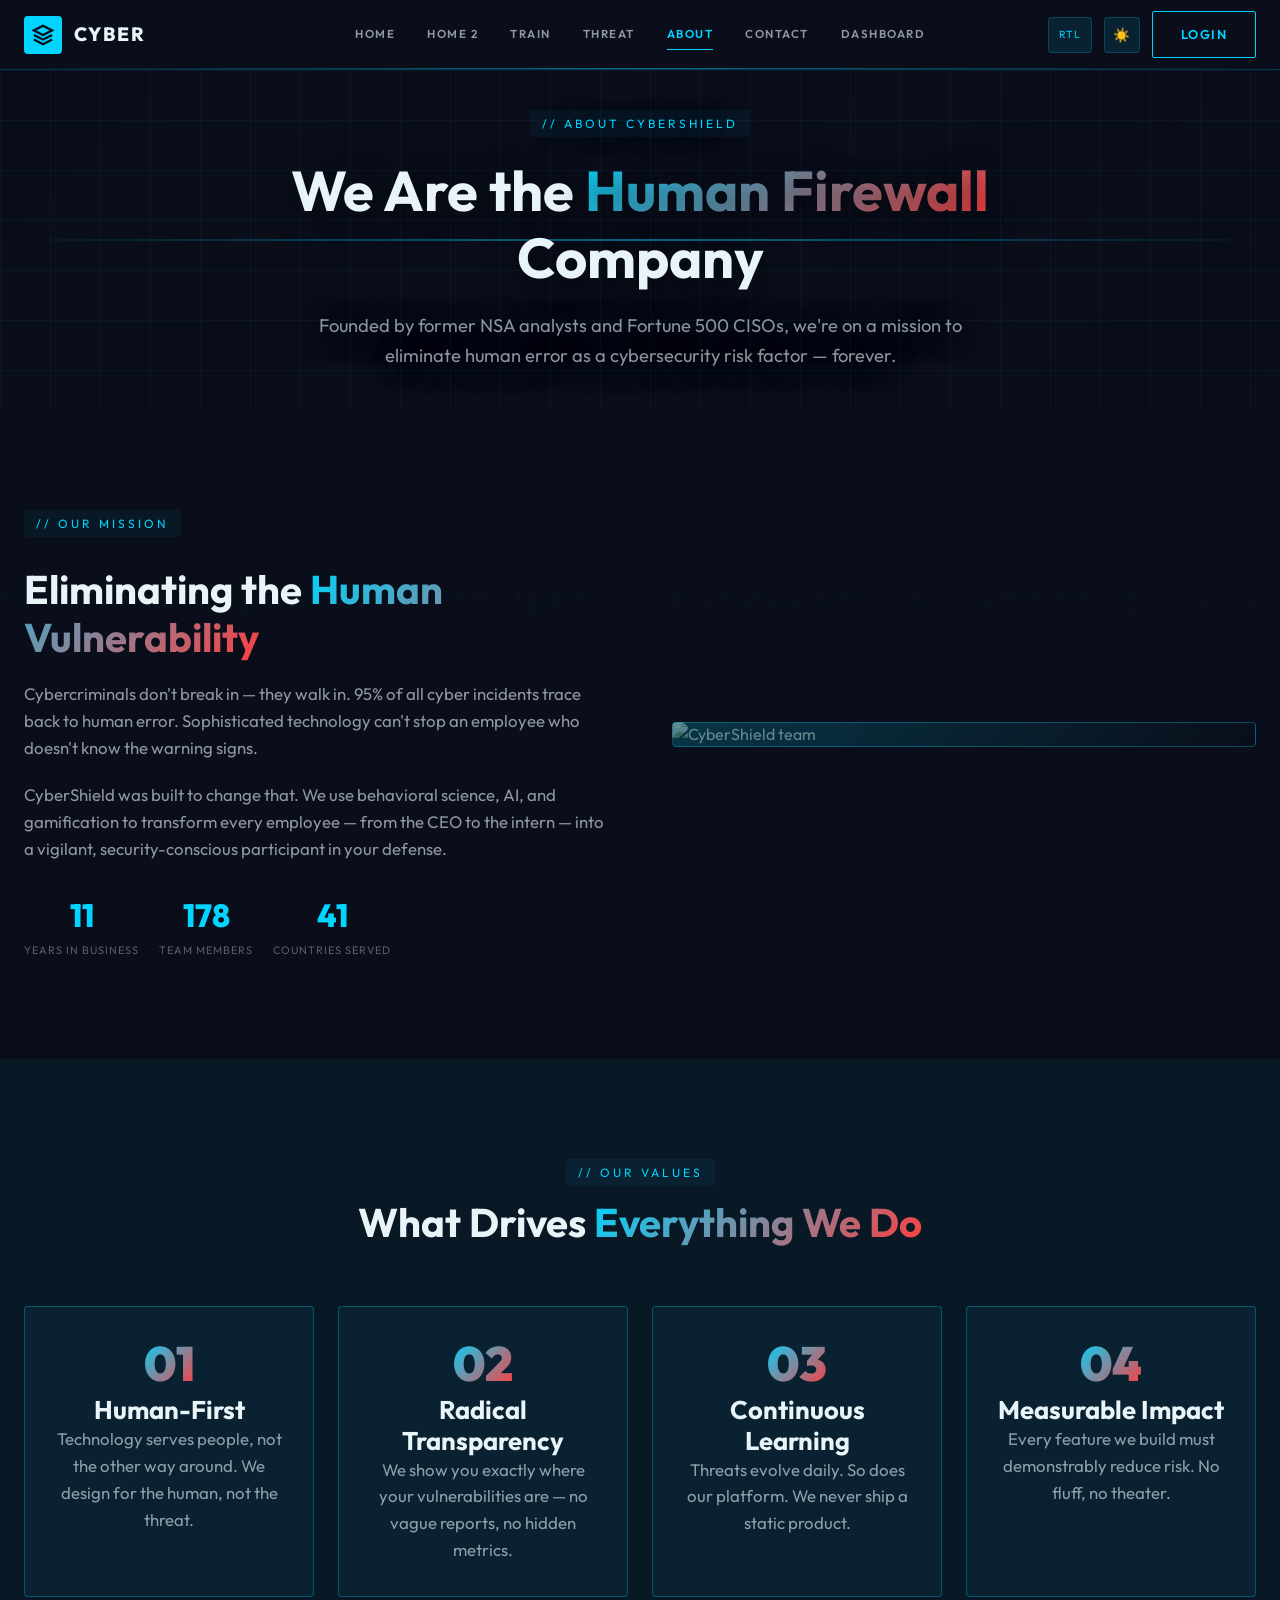
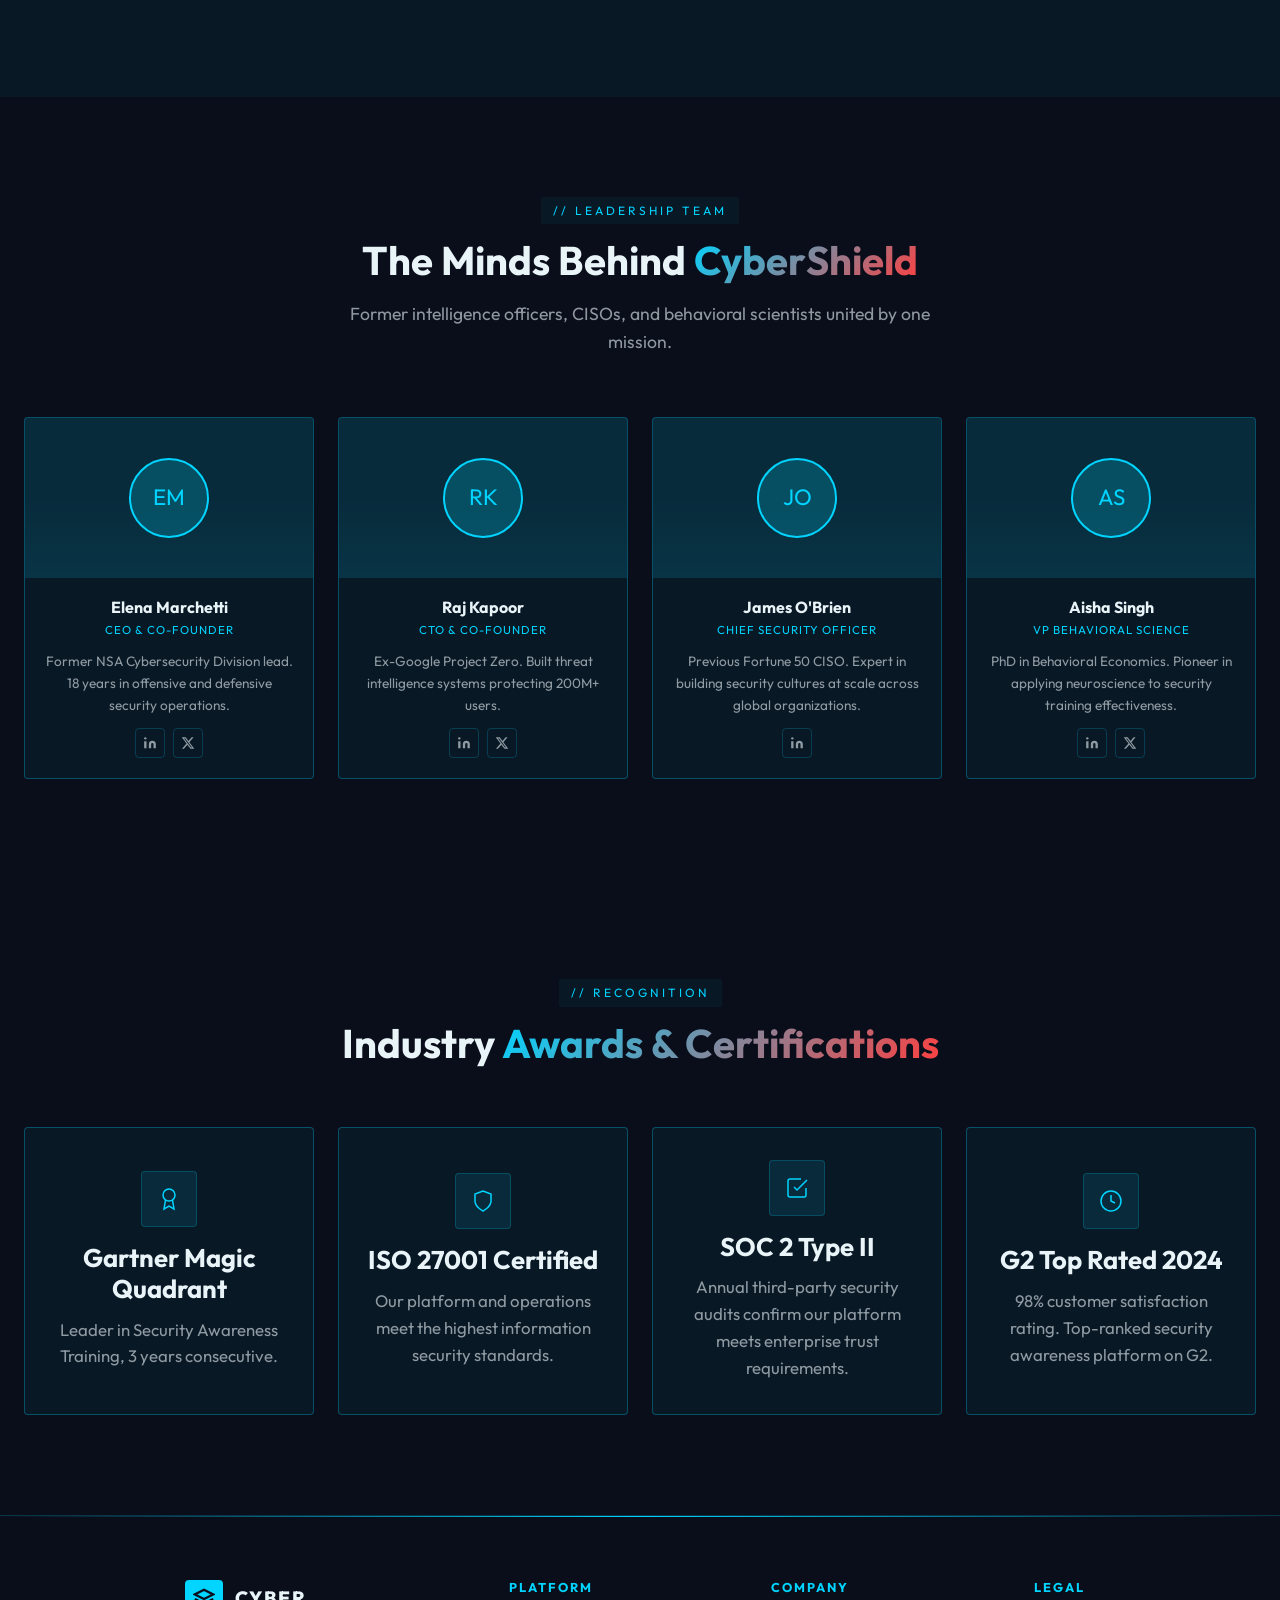
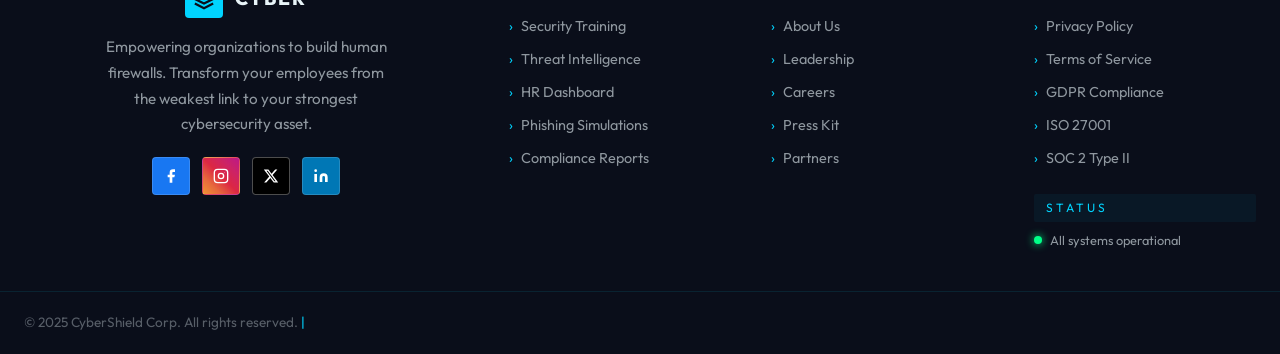
==== about.html @ a71af13a "first commit" ====
<!DOCTYPE html>
<html lang="en" data-theme="dark" dir="ltr">
<head>
  <meta charset="UTF-8"/>
  <meta name="viewport" content="width=device-width,initial-scale=1.0"/>
  <title>CyberShield — About Us</title>
  <link rel="stylesheet" href="css/global.css"/>
  <style>
    .team-card {
      background: var(--secondary-05); border: var(--border-glow); border-radius: 4px;
      overflow: hidden; transition: var(--transition);
      display: flex; flex-direction: column; align-items: center; text-align: center;
    }
    .team-card:hover { transform: translateY(-4px); box-shadow: var(--glow-secondary); }
    .team-photo {
      width: 100%; height: 160px; background: var(--secondary-10);
      display: flex; align-items: center; justify-content: center;
      position: relative; overflow: hidden;
    }
    .team-photo::after {
      content: ''; position: absolute; inset: 0;
      background: linear-gradient(transparent 50%, var(--secondary-05) 100%);
    }
    .team-avatar {
      width: 80px; height: 80px; border-radius: 50%;
      background: var(--secondary-20); border: 2px solid var(--secondary);
      display: flex; align-items: center; justify-content: center;
      font-family: var(--font-display); font-size: 1.4rem; color: var(--secondary);
    }
    .team-body { padding: 20px; }
    .team-body h3 { font-size: 1rem; margin-bottom: 4px; }
    .team-role { font-family: var(--font-mono); font-size: 0.72rem; color: var(--secondary); letter-spacing: 1px; margin-bottom: 12px; }
    .team-body p { font-size: 0.85rem; }
    .team-socials { display: flex; gap: 8px; justify-content: center; margin-top: 12px; }
    .team-social {
      width: 30px; height: 30px; border: 1px solid var(--secondary-20); border-radius: 4px;
      display: flex; align-items: center; justify-content: center; color: var(--text-muted);
      transition: var(--transition);
    }
    .team-social:hover { border-color: var(--secondary); color: var(--secondary); }

    .timeline { position: relative; max-width: 800px; margin: 0 auto; }
    .timeline::before {
      content: ''; position: absolute; left: 50%; top: 0; bottom: 0; width: 1px;
      background: linear-gradient(var(--secondary-20), var(--secondary), var(--secondary-20));
      transform: translateX(-50%);
    }
    @media (max-width: 767px) { .timeline::before { left: 20px; } }

    .timeline-item {
      display: flex; gap: 32px; margin-bottom: 40px; position: relative;
    }
    .timeline-item:nth-child(even) { flex-direction: row-reverse; }
    @media (max-width: 767px) {
      .timeline-item, .timeline-item:nth-child(even) { flex-direction: column; padding-left: 48px; }
    }

    .timeline-content {
      flex: 1; background: var(--secondary-05); border: var(--border-glow); border-radius: 4px;
      padding: 20px; transition: var(--transition);
    }
    .timeline-content:hover { border-color: var(--secondary-50); }

    .timeline-dot {
      width: 16px; height: 16px; background: var(--secondary); border-radius: 50%;
      position: absolute; left: 50%; top: 20px; transform: translateX(-50%);
      box-shadow: var(--glow-secondary); flex-shrink: 0;
    }
    @media (max-width: 767px) { .timeline-dot { left: 12px; transform: none; } }

    .timeline-year {
      font-family: var(--font-display); font-size: 0.9rem; color: var(--secondary);
      margin-bottom: 8px; letter-spacing: 1px;
    }
    .timeline-content h3 { font-size: 1rem; margin-bottom: 8px; }
    .timeline-content p { font-size: 0.88rem; }

    .value-card {
      padding: 32px 24px; background: var(--secondary-05); border: var(--border-glow);
      border-radius: 4px; transition: var(--transition);
      display: flex; flex-direction: column; align-items: center; text-align: center;
    }
    .value-card:hover { transform: translateY(-4px); box-shadow: var(--glow-secondary); }
    .value-num {
      font-family: var(--font-display); font-size: 3rem; font-weight: 900;
      line-height: 1; margin-bottom: 8px;
      background: linear-gradient(135deg, var(--secondary), var(--accent));
      -webkit-background-clip: text; -webkit-text-fill-color: transparent; background-clip: text;
    }
  </style>
</head>
<body>
  <div id="header-inject"></div>

  <!-- HERO -->
  <section class="page-hero">
    <div class="cyber-grid"></div>
    <div class="container">
      <div class="page-hero-content" style="animation:fadeInUp 0.8s ease;">
        <span class="section-tag">// ABOUT CYBERSHIELD</span>
        <h1>We Are the <span class="gradient-text">Human Firewall</span> Company</h1>
        <p>Founded by former NSA analysts and Fortune 500 CISOs, we're on a mission to eliminate human error as a cybersecurity risk factor — forever.</p>
      </div>
    </div>
  </section>

  <!-- MISSION -->
  <section class="section">
    <div class="container">
      <div style="display:grid;grid-template-columns:1fr 1fr;gap:64px;align-items:center;" class="reveal">
        <div>
          <span class="section-tag">// OUR MISSION</span>
          <h2 style="margin:16px 0 20px;">Eliminating the <span class="gradient-text">Human Vulnerability</span></h2>
          <p style="margin-bottom:20px;">Cybercriminals don't break in — they walk in. 95% of all cyber incidents trace back to human error. Sophisticated technology can't stop an employee who doesn't know the warning signs.</p>
          <p style="margin-bottom:28px;">CyberShield was built to change that. We use behavioral science, AI, and gamification to transform every employee — from the CEO to the intern — into a vigilant, security-conscious participant in your defense.</p>
          <div style="display:flex;gap:20px;flex-wrap:wrap;">
            <div style="text-align:center;">
              <div style="font-family:var(--font-display);font-size:2rem;font-weight:800;color:var(--secondary);" data-count="12" data-suffix="">0</div>
              <div style="font-family:var(--font-mono);font-size:0.68rem;color:var(--text-dim);letter-spacing:1px;">YEARS IN BUSINESS</div>
            </div>
            <div style="text-align:center;">
              <div style="font-family:var(--font-display);font-size:2rem;font-weight:800;color:var(--secondary);" data-count="180" data-suffix="">0</div>
              <div style="font-family:var(--font-mono);font-size:0.68rem;color:var(--text-dim);letter-spacing:1px;">TEAM MEMBERS</div>
            </div>
            <div style="text-align:center;">
              <div style="font-family:var(--font-display);font-size:2rem;font-weight:800;color:var(--secondary);" data-count="42" data-suffix="">0</div>
              <div style="font-family:var(--font-mono);font-size:0.68rem;color:var(--text-dim);letter-spacing:1px;">COUNTRIES SERVED</div>
            </div>
          </div>
        </div>
        <div style="position:relative;border-radius:4px;overflow:hidden;">
          <img src="https://images.unsplash.com/photo-1522071820081-009f0129c71c?w=700&q=80" alt="CyberShield team" style="width:100%;border-radius:4px;filter:brightness(0.5) saturate(0.4);" loading="lazy"/>
          <div style="position:absolute;inset:0;background:linear-gradient(135deg,var(--secondary-20),transparent);border:var(--border-glow);border-radius:4px;"></div>
        </div>
      </div>
    </div>
  </section>

  <!-- VALUES -->
  <section class="section section-alt">
    <div class="container">
      <div class="section-header reveal">
        <span class="section-tag">// OUR VALUES</span>
        <h2>What Drives <span class="gradient-text">Everything We Do</span></h2>
      </div>
      <div class="card-grid card-grid-4">
        <div class="value-card reveal reveal-delay-1">
          <div class="value-num">01</div>
          <h3>Human-First</h3>
          <p>Technology serves people, not the other way around. We design for the human, not the threat.</p>
        </div>
        <div class="value-card reveal reveal-delay-2">
          <div class="value-num">02</div>
          <h3>Radical Transparency</h3>
          <p>We show you exactly where your vulnerabilities are — no vague reports, no hidden metrics.</p>
        </div>
        <div class="value-card reveal reveal-delay-3">
          <div class="value-num">03</div>
          <h3>Continuous Learning</h3>
          <p>Threats evolve daily. So does our platform. We never ship a static product.</p>
        </div>
        <div class="value-card reveal reveal-delay-4">
          <div class="value-num">04</div>
          <h3>Measurable Impact</h3>
          <p>Every feature we build must demonstrably reduce risk. No fluff, no theater.</p>
        </div>
      </div>
    </div>
  </section>

  <!-- TEAM -->
  <section class="section">
    <div class="container">
      <div class="section-header reveal">
        <span class="section-tag">// LEADERSHIP TEAM</span>
        <h2>The Minds Behind <span class="gradient-text">CyberShield</span></h2>
        <p>Former intelligence officers, CISOs, and behavioral scientists united by one mission.</p>
      </div>

      <div class="card-grid card-grid-4">
        <div class="team-card reveal reveal-delay-1">
          <div class="team-photo"><div class="team-avatar">EM</div></div>
          <div class="team-body">
            <h3>Elena Marchetti</h3>
            <div class="team-role">CEO & CO-FOUNDER</div>
            <p>Former NSA Cybersecurity Division lead. 18 years in offensive and defensive security operations.</p>
            <div class="team-socials">
              <a href="#" class="team-social"><svg width="14" height="14" viewBox="0 0 24 24" fill="currentColor"><path d="M16 8a6 6 0 016 6v7h-4v-7a2 2 0 00-2-2 2 2 0 00-2 2v7h-4v-7a6 6 0 016-6zM2 9h4v12H2z"/><circle cx="4" cy="4" r="2"/></svg></a>
              <a href="#" class="team-social"><svg width="14" height="14" viewBox="0 0 24 24" fill="currentColor"><path d="M18.244 2.25h3.308l-7.227 8.26 8.502 11.24H16.17l-5.214-6.817L4.99 21.75H1.68l7.73-8.835L1.254 2.25H8.08l4.713 6.231zm-1.161 17.52h1.833L7.084 4.126H5.117z"/></svg></a>
            </div>
          </div>
        </div>

        <div class="team-card reveal reveal-delay-2">
          <div class="team-photo"><div class="team-avatar">RK</div></div>
          <div class="team-body">
            <h3>Raj Kapoor</h3>
            <div class="team-role">CTO & CO-FOUNDER</div>
            <p>Ex-Google Project Zero. Built threat intelligence systems protecting 200M+ users.</p>
            <div class="team-socials">
              <a href="#" class="team-social"><svg width="14" height="14" viewBox="0 0 24 24" fill="currentColor"><path d="M16 8a6 6 0 016 6v7h-4v-7a2 2 0 00-2-2 2 2 0 00-2 2v7h-4v-7a6 6 0 016-6zM2 9h4v12H2z"/><circle cx="4" cy="4" r="2"/></svg></a>
              <a href="#" class="team-social"><svg width="14" height="14" viewBox="0 0 24 24" fill="currentColor"><path d="M18.244 2.25h3.308l-7.227 8.26 8.502 11.24H16.17l-5.214-6.817L4.99 21.75H1.68l7.73-8.835L1.254 2.25H8.08l4.713 6.231zm-1.161 17.52h1.833L7.084 4.126H5.117z"/></svg></a>
            </div>
          </div>
        </div>

        <div class="team-card reveal reveal-delay-3">
          <div class="team-photo"><div class="team-avatar">JO</div></div>
          <div class="team-body">
            <h3>James O'Brien</h3>
            <div class="team-role">CHIEF SECURITY OFFICER</div>
            <p>Previous Fortune 50 CISO. Expert in building security cultures at scale across global organizations.</p>
            <div class="team-socials">
              <a href="#" class="team-social"><svg width="14" height="14" viewBox="0 0 24 24" fill="currentColor"><path d="M16 8a6 6 0 016 6v7h-4v-7a2 2 0 00-2-2 2 2 0 00-2 2v7h-4v-7a6 6 0 016-6zM2 9h4v12H2z"/><circle cx="4" cy="4" r="2"/></svg></a>
            </div>
          </div>
        </div>

        <div class="team-card reveal reveal-delay-4">
          <div class="team-photo"><div class="team-avatar">AS</div></div>
          <div class="team-body">
            <h3>Aisha Singh</h3>
            <div class="team-role">VP BEHAVIORAL SCIENCE</div>
            <p>PhD in Behavioral Economics. Pioneer in applying neuroscience to security training effectiveness.</p>
            <div class="team-socials">
              <a href="#" class="team-social"><svg width="14" height="14" viewBox="0 0 24 24" fill="currentColor"><path d="M16 8a6 6 0 016 6v7h-4v-7a2 2 0 00-2-2 2 2 0 00-2 2v7h-4v-7a6 6 0 016-6zM2 9h4v12H2z"/><circle cx="4" cy="4" r="2"/></svg></a>
              <a href="#" class="team-social"><svg width="14" height="14" viewBox="0 0 24 24" fill="currentColor"><path d="M18.244 2.25h3.308l-7.227 8.26 8.502 11.24H16.17l-5.214-6.817L4.99 21.75H1.68l7.73-8.835L1.254 2.25H8.08l4.713 6.231zm-1.161 17.52h1.833L7.084 4.126H5.117z"/></svg></a>
            </div>
          </div>
        </div>
      </div>
    </div>
  </section>

  <!-- TIMELINE -->
  

  <!-- AWARDS -->
  <section class="section">
    <div class="container">
      <div class="section-header reveal">
        <span class="section-tag">// RECOGNITION</span>
        <h2>Industry <span class="gradient-text">Awards & Certifications</span></h2>
      </div>
      <div class="card-grid card-grid-4">
        <div class="card reveal reveal-delay-1">
          <div class="icon-box"><svg width="24" height="24" viewBox="0 0 24 24" fill="none" stroke="currentColor" stroke-width="1.5"><circle cx="12" cy="8" r="6"/><path d="M15.477 12.89L17 22l-5-3-5 3 1.523-9.11"/></svg></div>
          <h3>Gartner Magic Quadrant</h3>
          <p>Leader in Security Awareness Training, 3 years consecutive.</p>
        </div>
        <div class="card reveal reveal-delay-2">
          <div class="icon-box"><svg width="24" height="24" viewBox="0 0 24 24" fill="none" stroke="currentColor" stroke-width="1.5"><path d="M12 22s8-4 8-10V5l-8-3-8 3v7c0 6 8 10 8 10z"/></svg></div>
          <h3>ISO 27001 Certified</h3>
          <p>Our platform and operations meet the highest information security standards.</p>
        </div>
        <div class="card reveal reveal-delay-3">
          <div class="icon-box"><svg width="24" height="24" viewBox="0 0 24 24" fill="none" stroke="currentColor" stroke-width="1.5"><path d="M9 11l3 3L22 4"/><path d="M21 12v7a2 2 0 01-2 2H5a2 2 0 01-2-2V5a2 2 0 012-2h11"/></svg></div>
          <h3>SOC 2 Type II</h3>
          <p>Annual third-party security audits confirm our platform meets enterprise trust requirements.</p>
        </div>
        <div class="card reveal reveal-delay-4">
          <div class="icon-box"><svg width="24" height="24" viewBox="0 0 24 24" fill="none" stroke="currentColor" stroke-width="1.5"><circle cx="12" cy="12" r="10"/><polyline points="12 6 12 12 16 14"/></svg></div>
          <h3>G2 Top Rated 2024</h3>
          <p>98% customer satisfaction rating. Top-ranked security awareness platform on G2.</p>
        </div>
      </div>
    </div>
  </section>

  <div id="footer-inject"></div>
  <script src="js/components.js"></script>
  <script src="js/global.js"></script>
</body>
</html>
---- css/global.css ----
/* ============================================
   CYBER — GLOBAL DESIGN SYSTEM
   3-Color Palette: Primary / Secondary / Accent
   ============================================ */

@import url('https://fonts.googleapis.com/css2?family=Outfit:wght@300;400;500;600;700;800;900&display=swap');

:root {
  /* === 3-COLOR SYSTEM === */
  --primary: #0a0e1a;
  --secondary: #00d4ff;
  --accent: #ff3e3e;

  /* Opacity variants only */
  --primary-90: rgba(10, 14, 26, 0.9);
  --primary-80: rgba(10, 14, 26, 0.8);
  --primary-70: rgba(10, 14, 26, 0.7);
  --primary-50: rgba(10, 14, 26, 0.5);
  --secondary-80: rgba(0, 212, 255, 0.8);
  --secondary-50: rgba(0, 212, 255, 0.5);
  --secondary-20: rgba(0, 212, 255, 0.2);
  --secondary-10: rgba(0, 212, 255, 0.1);
  --secondary-05: rgba(0, 212, 255, 0.05);
  --accent-80: rgba(255, 62, 62, 0.8);
  --accent-50: rgba(255, 62, 62, 0.5);
  --accent-20: rgba(255, 62, 62, 0.2);
  --accent-10: rgba(255, 62, 62, 0.1);

  /* Text */
  --text-primary: #e8f4f8;
  --text-muted: rgba(232, 244, 248, 0.6);
  --text-dim: rgba(232, 244, 248, 0.35);

  /* Typography: Unified Font System */
  --font-main: 'Outfit', sans-serif;
  --font-display: var(--font-main);
  --font-body: var(--font-main);
  --font-mono: var(--font-main);

  /* Overlays: Theme-reactive */
  --hero-overlay: linear-gradient(135deg, rgba(10, 14, 26, 0.95) 0%, rgba(10, 14, 26, 0.85) 60%, rgba(10, 14, 26, 0.7) 100%);
  --hero-text-shadow: 0 4px 30px rgba(0, 0, 0, 0.5);

  /* Spacing */
  --section-pad: 100px 0;
  --container-max: 1280px;

  /* Effects */
  --glow-secondary: 0 0 20px rgba(0, 212, 255, 0.6), 0 0 40px rgba(0, 212, 255, 0.3);
  --glow-accent: 0 0 20px rgba(255, 62, 62, 0.6), 0 0 40px rgba(255, 62, 62, 0.3);
  --border-glow: 1px solid rgba(0, 212, 255, 0.3);
  --transition: all 0.3s cubic-bezier(0.4, 0, 0.2, 1);
}

/* Light mode */
[data-theme="light"] {
  --primary: #ffffff;
  --primary-90: rgba(255, 255, 255, 0.98);
  --primary-80: rgba(255, 255, 255, 0.9);
  --primary-70: rgba(255, 255, 255, 0.8);
  --primary-50: rgba(255, 255, 255, 0.6);
  --secondary: #00509d;
  --secondary-80: rgba(0, 80, 157, 0.8);
  --secondary-50: rgba(0, 80, 157, 0.5);
  --secondary-20: rgba(0, 80, 157, 0.25);
  --secondary-10: rgba(0, 80, 157, 0.15);
  --secondary-05: rgba(0, 80, 157, 0.08);
  --accent: #d00000;
  --accent-80: rgba(208, 0, 0, 0.8);
  --accent-50: rgba(208, 0, 0, 0.5);
  --accent-20: rgba(208, 0, 0, 0.25);
  --accent-10: rgba(208, 0, 0, 0.15);
  --text-primary: #0f172a;
  --text-muted: #334155;
  --text-dim: #64748b;
  --glow-secondary: 0 8px 30px rgba(0, 80, 157, 0.15);
  --glow-accent: 0 8px 30px rgba(208, 0, 0, 0.15);
  --border-glow: 1px solid rgba(0, 80, 157, 0.3);
  --hero-overlay: linear-gradient(135deg, rgba(255, 255, 255, 0.95) 0%, rgba(255, 255, 255, 0.9) 60%, rgba(255, 255, 255, 0.8) 100%);
  --hero-text-shadow: none;
}

/* RTL Support */
[dir="rtl"] {
  text-align: right;
}

[dir="rtl"] .navbar-left {
  order: 3;
}

[dir="rtl"] .navbar-center {
  order: 2;
}

[dir="rtl"] .navbar-right {
  order: 1;
}

[dir="rtl"] .hero-content {
  text-align: right;
}

[dir="rtl"] .footer-grid {
  direction: rtl;
}

[dir="rtl"] .card {
  text-align: right;
}

[dir="rtl"] .card * {
  text-align: center;
}

/* ============================================
   RESET & BASE
   ============================================ */
*,
*::before,
*::after {
  box-sizing: border-box;
  margin: 0;
  padding: 0;
}

html {
  scroll-behavior: smooth;
  font-size: 16px;
}

body {
  font-family: var(--font-body);
  background: var(--primary);
  color: var(--text-primary);
  line-height: 1.6;
  overflow-x: hidden;
  transition: background 0.4s ease, color 0.4s ease;
}

/* ============================================
   TYPOGRAPHY
   ============================================ */
h1,
h2,
h3,
h4,
h5,
h6 {
  font-family: var(--font-display);
  line-height: 1.2;
  color: var(--text-primary);
}

h1 {
  font-size: clamp(2rem, 5vw, 3.5rem);
}

h2 {
  font-size: clamp(1.6rem, 3.5vw, 2.5rem);
}

h3 {
  font-size: clamp(1.2rem, 2.5vw, 1.6rem);
}

h4 {
  font-size: 1.2rem;
}

p {
  font-size: 1.05rem;
  color: var(--text-muted);
  font-weight: 400;
}

a {
  text-decoration: none;
  color: var(--secondary);
  transition: var(--transition);
}

a:hover {
  color: var(--accent);
}

ul {
  list-style: none;
}

img {
  max-width: 100%;
  display: block;
}

/* ============================================
   LAYOUT UTILITIES
   ============================================ */
.container {
  max-width: var(--container-max);
  margin: 0 auto;
  padding: 0 24px;
}

.section {
  padding: var(--section-pad);
  position: relative;
}

.section-header {
  text-align: center;
  margin-bottom: 60px;
}

.section-header h2 {
  margin-bottom: 16px;
}

.section-header p {
  max-width: 600px;
  margin: 0 auto;
  font-size: 1.1rem;
}

.section-tag {
  display: inline-block;
  font-family: var(--font-mono);
  font-size: 0.75rem;
  color: var(--secondary);
  letter-spacing: 3px;
  text-transform: uppercase;
  margin-bottom: 12px;
  padding: 4px 12px;
  border: 1px solid var(--secondary-30);
  border-radius: 2px;
  background: var(--secondary-05);
}

/* Gradient text */
.gradient-text {
  background: linear-gradient(135deg, var(--secondary), var(--accent));
  -webkit-background-clip: text;
  -webkit-text-fill-color: transparent;
  background-clip: text;
}

/* ============================================
   CARD SYSTEM — STRICT GRID RULES
   ============================================ */
.card-grid {
  display: grid;
  gap: 24px;
  justify-items: center;
}

/* ≥1024px: flexible */
@media (min-width: 1024px) {
  .card-grid {
    grid-template-columns: repeat(auto-fit, minmax(280px, 1fr));
  }

  .card-grid-3 {
    grid-template-columns: repeat(3, 1fr);
  }

  .card-grid-4 {
    grid-template-columns: repeat(4, 1fr);
  }

  .card-grid-2 {
    grid-template-columns: repeat(2, 1fr);
  }
}

/* 768px: 2×2 ONLY */
@media (min-width: 768px) and (max-width: 1023px) {

  .card-grid,
  .card-grid-3,
  .card-grid-4,
  .card-grid-2 {
    grid-template-columns: repeat(2, 1fr);
  }
}

/* ≤360px: 1 column */
@media (max-width: 767px) {

  .card-grid,
  .card-grid-3,
  .card-grid-4,
  .card-grid-2 {
    grid-template-columns: 1fr;
  }
}

/* CARD BASE — perfectly centered content */
.card {
  background: var(--secondary-05);
  border: var(--border-glow);
  border-radius: 4px;
  padding: 32px 24px;
  width: 100%;
  position: relative;
  overflow: hidden;
  transition: var(--transition);

  /* MANDATORY CENTER ALIGNMENT */
  display: flex;
  flex-direction: column;
  align-items: center;
  justify-content: center;
  text-align: center;
}

.card::before {
  content: '';
  position: absolute;
  top: 0;
  left: 0;
  right: 0;
  height: 2px;
  background: linear-gradient(90deg, transparent, var(--secondary), transparent);
  transform: scaleX(0);
  transition: transform 0.4s ease;
}

.card:hover::before {
  transform: scaleX(1);
}

.card:hover {
  transform: translateY(-4px);
  box-shadow: var(--glow-secondary);
  border-color: var(--secondary-50);
}

.card h3,
.card h4 {
  text-align: center;
  margin-bottom: 12px;
}

.card p {
  text-align: center;
}

.card ul {
  text-align: center;
}

.card img {
  margin: 0 auto 16px;
}

.card a {
  text-align: center;
}

.card .btn {
  align-self: center;
  margin-top: 16px;
}

/* ============================================
   BUTTONS
   ============================================ */
.btn {
  display: inline-flex;
  align-items: center;
  gap: 8px;
  padding: 12px 28px;
  font-family: var(--font-display);
  font-size: 0.8rem;
  font-weight: 600;
  letter-spacing: 1.5px;
  text-transform: uppercase;
  border: none;
  border-radius: 2px;
  cursor: pointer;
  transition: var(--transition);
  position: relative;
  overflow: hidden;
}

.btn::after {
  content: '';
  position: absolute;
  inset: 0;
  background: linear-gradient(135deg, transparent 40%, rgba(255, 255, 255, 0.1) 100%);
  opacity: 0;
  transition: opacity 0.3s;
}

.btn:hover::after {
  opacity: 1;
}

.btn-primary {
  background: var(--secondary);
  color: var(--primary);
}

.btn-primary:hover {
  box-shadow: var(--glow-secondary);
  transform: translateY(-2px);
  color: var(--primary);
}

.btn-accent {
  background: var(--accent);
  color: #fff;
}

.btn-accent:hover {
  box-shadow: var(--glow-accent);
  transform: translateY(-2px);
}

.btn-outline {
  background: transparent;
  color: var(--secondary);
  border: 1px solid var(--secondary);
}

.btn-outline:hover {
  background: var(--secondary-10);
  box-shadow: var(--glow-secondary);
  transform: translateY(-2px);
  color: var(--secondary);
}

.btn-ghost {
  background: transparent;
  color: var(--text-primary);
  border: 1px solid rgba(232, 244, 248, 0.2);
}

.btn-ghost:hover {
  border-color: var(--secondary);
  color: var(--secondary);
  transform: translateY(-2px);
}

/* ============================================
   HEADER / NAVBAR
   ============================================ */
.header {
  position: sticky;
  top: 0;
  z-index: 1000;
  background: var(--primary);
  border-bottom: 1px solid var(--secondary-20);
  padding: 0 24px;
  height: 70px;
  display: flex;
  align-items: center;
  /* Ensure always visible */
  opacity: 1 !important;
  visibility: visible !important;
}

/* Dark mode header fix */
[data-theme="dark"] .header,
.header {
  background: var(--primary) !important;
  opacity: 1 !important;
  visibility: visible !important;
}

.header::after {
  content: '';
  position: absolute;
  bottom: 0;
  left: 0;
  right: 0;
  height: 1px;
  background: linear-gradient(90deg, transparent, var(--secondary-50), transparent);
}

.navbar {
  display: flex;
  align-items: center;
  justify-content: space-between;
  width: 100%;
  max-width: var(--container-max);
  margin: 0 auto;
}

/* LEFT: Logo + Brand */
.navbar-left {
  display: flex;
  align-items: center;
  flex: 1;
  justify-content: flex-start;
}

.brand-wrap {
  display: flex;
  align-items: center;
  gap: 12px;
  text-decoration: none;
  transition: var(--transition);
}

.brand-wrap:hover {
  filter: brightness(1.1);
  transform: translateY(-1px);
}

.brand-wrap:hover .brand-logo {
  box-shadow: var(--glow-secondary);
  transform: scale(1.05);
}

.brand-logo {
  width: 38px;
  height: 38px;
  background: var(--secondary);
  border-radius: 4px;
  display: flex;
  align-items: center;
  justify-content: center;
  position: relative;
  overflow: hidden;
  transition: var(--transition);
}

.brand-logo svg {
  width: 22px;
  height: 22px;
  color: var(--primary);
}

.brand-name {
  font-family: var(--font-display);
  font-size: 1.2rem;
  font-weight: 800;
  letter-spacing: 2px;
  color: var(--text-primary);
  transition: var(--transition);
}

.brand-name span {
  color: var(--secondary);
}

/* CENTER: Nav links */
.navbar-center {
  display: flex;
  align-items: center;
  gap: 32px;
  flex: 2;
  justify-content: center;
}

.nav-link {
  font-family: var(--font-display);
  font-size: 0.72rem;
  font-weight: 600;
  letter-spacing: 1.5px;
  text-transform: uppercase;
  color: var(--text-muted);
  transition: var(--transition);
  position: relative;
  padding: 4px 0;
}

.nav-link::after {
  content: '';
  position: absolute;
  bottom: -2px;
  left: 0;
  width: 0;
  height: 1px;
  background: var(--secondary);
  transition: width 0.3s ease;
}

.nav-link:hover,
.nav-link.active {
  color: var(--secondary);
}

.nav-link:hover::after,
.nav-link.active::after {
  width: 100%;
}

/* RIGHT: Toggles + Login */
.navbar-right {
  display: flex;
  align-items: center;
  gap: 12px;
  flex: 1;
  justify-content: flex-end;
}

.toggle-btn {
  background: var(--secondary-10);
  border: 1px solid var(--secondary-20);
  color: var(--secondary);
  width: 36px;
  height: 36px;
  border-radius: 4px;
  display: flex;
  align-items: center;
  justify-content: center;
  cursor: pointer;
  transition: var(--transition);
  font-size: 0.85rem;
}

.toggle-btn:hover {
  background: var(--secondary-20);
  box-shadow: var(--glow-secondary);
}

.rtl-toggle {
  font-family: var(--font-mono);
  font-size: 0.65rem;
  width: auto;
  padding: 0 10px;
  letter-spacing: 1px;
}

/* Mobile hamburger */
.hamburger {
  display: none;
  flex-direction: column;
  justify-content: center;
  align-items: center;
  gap: 6px;
  cursor: pointer;
  background: var(--secondary-10);
  border: 1px solid var(--secondary-20);
  padding: 8px;
  width: 40px;
  height: 40px;
  border-radius: 4px;
  transition: var(--transition);
}

.hamburger:hover {
  background: var(--secondary-20);
}

.hamburger span {
  display: block;
  width: 22px;
  height: 2px;
  background: var(--secondary);
  transition: var(--transition);
}

.hamburger.active span:nth-child(1) {
  transform: translateY(8px) rotate(45deg);
}

.hamburger.active span:nth-child(2) {
  opacity: 0;
}

.hamburger.active span:nth-child(3) {
  transform: translateY(-8px) rotate(-45deg);
}

/* Mobile nav */
.mobile-nav {
  display: none;
  flex-direction: column;
  background: var(--primary);
  border-bottom: 1px solid var(--secondary-20);
  padding: 20px 24px;
  gap: 16px;
  position: fixed;
  top: 70px;
  left: 0;
  right: 0;
  z-index: 999;
  box-shadow: 0 10px 30px rgba(0, 0, 0, 0.5);
  animation: slideDown 0.3s ease-out;
}

@keyframes slideDown {
  from {
    transform: translateY(-10px);
    opacity: 0;
  }

  to {
    transform: translateY(0);
    opacity: 1;
  }
}

.mobile-nav.open {
  display: flex;
}

.mobile-nav .nav-link {
  font-size: 0.95rem;
  padding: 12px 0;
  border-bottom: 1px solid var(--secondary-05);
}

.mobile-nav .nav-link:last-of-type {
  border-bottom: none;
}

@media (max-width: 1023px) {
  .navbar-center {
    display: none;
  }

  .hamburger {
    display: flex;
  }

  /* Move toggles to hamburger menu on tablet/mobile */
  .navbar-right .toggle-btn {
    display: none;
  }
}

/* 1024px and up horizontal menu adjustments */
@media (min-width: 1024px) and (max-width: 1200px) {
  .navbar-center {
    gap: 12px;
  }

  .nav-link {
    font-size: 0.68rem;
  }

  .navbar-right {
    gap: 8px;
  }
}

@media (max-width: 767px) {
  .brand-name {
    font-size: 1rem;
  }

  .navbar-right .btn {
    display: none;
  }
}

/* ============================================
   HERO SECTIONS (all pages)
   ============================================ */
.page-hero {
  min-height: 340px;
  background-image: url('https://images.unsplash.com/photo-1550751827-4bd374c3f58b?w=1920&q=80');
  background-size: cover;
  background-position: center;
  background-attachment: fixed;
  display: flex;
  align-items: center;
  justify-content: center;
  position: relative;
  text-align: center;
}

.page-hero::before {
  content: '';
  position: absolute;
  inset: 0;
  background: var(--hero-overlay);
}

.page-hero .container {
  position: relative;
  z-index: 1;
}

.page-hero-content {
  max-width: 700px;
  margin: 0 auto;
  position: relative;
  z-index: 5;
  text-shadow: var(--hero-text-shadow);
}

.page-hero-content .section-tag {
  margin-bottom: 20px;
}

.page-hero-content h1 {
  margin-bottom: 20px;
}

.page-hero-content p {
  font-size: 1.15rem;
  color: var(--text-muted);
}

/* ============================================
   CYBER GRID BACKGROUND
   ============================================ */
.cyber-grid {
  position: absolute;
  inset: 0;
  background-image:
    linear-gradient(var(--secondary-05) 1px, transparent 1px),
    linear-gradient(90deg, var(--secondary-05) 1px, transparent 1px);
  background-size: 50px 50px;
  pointer-events: none;
}

.cyber-scanline {
  position: absolute;
  width: 100%;
  height: 2px;
  background: linear-gradient(90deg, transparent, var(--secondary-50), transparent);
  animation: scanline 4s linear infinite;
  pointer-events: none;
}

@keyframes scanline {
  0% {
    top: 0;
    opacity: 0.8;
  }

  100% {
    top: 100%;
    opacity: 0;
  }
}

/* ============================================
   FOOTER
   ============================================ */
.footer {
  background: var(--primary);
  border-top: 1px solid var(--secondary-20);
  position: relative;
  overflow: hidden;
}

.footer::before {
  content: '';
  position: absolute;
  top: 0;
  left: 0;
  right: 0;
  height: 1px;
  background: linear-gradient(90deg, transparent, var(--secondary), transparent);
}

.footer-main {
  padding: 64px 24px 40px;
}

.footer-grid {
  display: grid;
  grid-template-columns: 2fr 1fr 1fr 1fr;
  gap: 40px;
  max-width: var(--container-max);
  margin: 0 auto;
}

@media (min-width: 768px) and (max-width: 1023px) {
  .footer-grid {
    grid-template-columns: 1fr 1fr;
  }
}

@media (max-width: 767px) {
  .footer-grid {
    grid-template-columns: 1fr;
  }
}

.footer-col h4 {
  font-family: var(--font-display);
  font-size: 0.8rem;
  letter-spacing: 2px;
  text-transform: uppercase;
  color: var(--secondary);
  margin-bottom: 20px;
}

.footer-col p {
  font-size: 0.95rem;
  line-height: 1.7;
}

.footer-links {
  display: flex;
  flex-direction: column;
  gap: 10px;
}

.footer-links a {
  font-size: 0.9rem;
  color: var(--text-muted);
  transition: var(--transition);
  position: relative;
  padding-left: 12px;
}

.footer-links a::before {
  content: '›';
  position: absolute;
  left: 0;
  color: var(--secondary);
  transition: transform 0.2s;
}

.footer-links a:hover {
  color: var(--secondary);
  padding-left: 18px;
}

.footer-links a:hover::before {
  transform: translateX(4px);
}

/* Social icons — REAL brand colors */
.social-icons {
  display: flex;
  gap: 12px;
  margin-top: 20px;
  flex-wrap: wrap;
}

.social-icon {
  width: 38px;
  height: 38px;
  border-radius: 4px;
  display: flex;
  align-items: center;
  justify-content: center;
  transition: var(--transition);
  border: 1px solid rgba(255, 255, 255, 0.15);
  font-size: 1rem;
  cursor: pointer;
}

/* Real brand colors */
.social-icon.facebook {
  background: #1877f2;
  color: #fff;
}

.social-icon.instagram {
  background: linear-gradient(45deg, #f09433, #e6683c, #dc2743, #cc2366, #bc1888);
  color: #fff;
}

.social-icon.twitter {
  background: #000;
  color: #fff;
  border-color: rgba(255, 255, 255, 0.3);
}

.social-icon.linkedin {
  background: #0077b5;
  color: #fff;
}

.social-icon:hover {
  transform: scale(1.15) translateY(-2px);
  box-shadow: 0 6px 20px rgba(0, 0, 0, 0.3);
}

.footer-bottom {
  border-top: 1px solid var(--secondary-10);
  padding: 20px 24px;
  display: flex;
  align-items: center;
  justify-content: space-between;
  max-width: var(--container-max);
  margin: 0 auto;
  flex-wrap: wrap;
  gap: 12px;
}

.footer-bottom p {
  font-size: 0.85rem;
  color: var(--text-dim);
}

.footer-bottom .social-icons {
  margin-top: 0;
}

/* ============================================
   STAT COUNTERS
   ============================================ */
.stat-value {
  font-family: var(--font-display);
  font-size: 2.5rem;
  font-weight: 800;
  color: var(--secondary);
  display: block;
  line-height: 1;
  margin-bottom: 8px;
}

/* ============================================
   BADGES / TAGS
   ============================================ */
.badge {
  display: inline-block;
  padding: 3px 10px;
  font-family: var(--font-mono);
  font-size: 0.7rem;
  border-radius: 2px;
  letter-spacing: 1px;
}

.badge-secondary {
  background: var(--secondary-20);
  color: var(--secondary);
}

.badge-accent {
  background: var(--accent-20);
  color: var(--accent);
}

/* ============================================
   GLITCH TEXT ANIMATION
   ============================================ */
.glitch {
  position: relative;
  display: inline-block;
}

.glitch::before,
.glitch::after {
  content: attr(data-text);
  position: absolute;
  top: 0;
  left: 0;
  width: 100%;
  height: 100%;
}

.glitch::before {
  left: 2px;
  text-shadow: -2px 0 var(--accent);
  animation: glitch1 3s infinite;
  clip-path: polygon(0 0, 100% 0, 100% 45%, 0 45%);
}

.glitch::after {
  left: -2px;
  text-shadow: -2px 0 var(--secondary);
  animation: glitch2 3s infinite;
  clip-path: polygon(0 55%, 100% 55%, 100% 100%, 0 100%);
}

@keyframes glitch1 {

  0%,
  90%,
  100% {
    transform: none;
    opacity: 1;
  }

  92% {
    transform: skew(-1deg);
  }

  94% {
    transform: skew(1deg);
  }

  96% {
    transform: skew(-0.5deg) translateX(2px);
  }
}

@keyframes glitch2 {

  0%,
  87%,
  100% {
    transform: none;
    opacity: 1;
  }

  89% {
    transform: skew(1deg);
  }

  91% {
    transform: skew(-1deg) translateX(-2px);
  }
}

/* ============================================
   PULSE / GLOW ANIMATION
   ============================================ */
.pulse-glow {
  animation: pulseGlow 2s ease-in-out infinite;
}

@keyframes pulseGlow {

  0%,
  100% {
    box-shadow: 0 0 10px var(--secondary-50);
  }

  50% {
    box-shadow: var(--glow-secondary);
  }
}

/* Typing cursor */
.typing::after {
  content: '|';
  color: var(--secondary);
  animation: blink 0.8s step-end infinite;
}

@keyframes blink {
  50% {
    opacity: 0;
  }
}

/* Data stream animation */
@keyframes dataStream {
  0% {
    transform: translateY(-100%);
    opacity: 0;
  }

  10% {
    opacity: 0.8;
  }

  90% {
    opacity: 0.8;
  }

  100% {
    transform: translateY(100vh);
    opacity: 0;
  }
}

/* Fade in up */
@keyframes fadeInUp {
  from {
    opacity: 0;
    transform: translateY(30px);
  }

  to {
    opacity: 1;
    transform: translateY(0);
  }
}

.fade-in-up {
  animation: fadeInUp 0.7s ease forwards;
  opacity: 0;
}

/* Scroll reveal */
.reveal {
  opacity: 0;
  transform: translateY(40px);
  transition: opacity 0.7s ease, transform 0.7s ease;
}

.reveal.visible {
  opacity: 1;
  transform: none;
}

.reveal-delay-1 {
  transition-delay: 0.1s;
}

.reveal-delay-2 {
  transition-delay: 0.2s;
}

.reveal-delay-3 {
  transition-delay: 0.3s;
}

.reveal-delay-4 {
  transition-delay: 0.4s;
}

/* ============================================
   FORM ELEMENTS
   ============================================ */
.form-group {
  display: flex;
  flex-direction: column;
  gap: 6px;
  margin-bottom: 20px;
}

.form-group label {
  font-family: var(--font-mono);
  font-size: 0.75rem;
  letter-spacing: 1.5px;
  text-transform: uppercase;
  color: var(--secondary);
}

.form-control {
  background: var(--secondary-05);
  border: 1px solid var(--secondary-20);
  border-radius: 2px;
  color: var(--text-primary);
  font-family: var(--font-body);
  font-size: 1rem;
  padding: 12px 16px;
  outline: none;
  transition: var(--transition);
  width: 100%;
}

.form-control::placeholder {
  color: var(--text-dim);
}

.form-control:focus {
  border-color: var(--secondary);
  box-shadow: 0 0 0 3px var(--secondary-10);
  background: var(--secondary-10);
}

select.form-control {
  appearance: none;
  cursor: pointer;
}

textarea.form-control {
  resize: vertical;
  min-height: 120px;
}

/* ============================================
   PROGRESS BAR
   ============================================ */
.progress-bar {
  background: var(--secondary-10);
  border-radius: 2px;
  height: 6px;
  overflow: hidden;
  position: relative;
}

.progress-bar-fill {
  height: 100%;
  background: linear-gradient(90deg, var(--secondary), var(--accent));
  border-radius: 2px;
  transition: width 1s ease;
  position: relative;
}

.progress-bar-fill::after {
  content: '';
  position: absolute;
  top: 0;
  right: 0;
  width: 20px;
  height: 100%;
  background: rgba(255, 255, 255, 0.4);
  animation: shimmer 1.5s linear infinite;
}

@keyframes shimmer {
  0% {
    opacity: 0;
  }

  50% {
    opacity: 1;
  }

  100% {
    opacity: 0;
  }
}

/* ============================================
   TABLE
   ============================================ */
.cyber-table {
  width: 100%;
  border-collapse: collapse;
  font-size: 0.9rem;
}

.cyber-table th {
  font-family: var(--font-mono);
  font-size: 0.75rem;
  letter-spacing: 1.5px;
  text-transform: uppercase;
  color: var(--secondary);
  padding: 12px 16px;
  text-align: left;
  border-bottom: 1px solid var(--secondary-20);
  background: var(--secondary-05);
}

.cyber-table td {
  padding: 14px 16px;
  border-bottom: 1px solid var(--secondary-10);
  color: var(--text-muted);
}

.cyber-table tr:hover td {
  background: var(--secondary-05);
  color: var(--text-primary);
}

.cyber-table-wrap {
  overflow-x: auto;
  border: var(--border-glow);
  border-radius: 4px;
}

/* ============================================
   MODAL
   ============================================ */
.modal-overlay {
  position: fixed;
  inset: 0;
  background: rgba(0, 0, 0, 0.7);
  display: flex;
  align-items: center;
  justify-content: center;
  z-index: 9999;
  opacity: 0;
  pointer-events: none;
  transition: opacity 0.3s;
  backdrop-filter: blur(4px);
}

.modal-overlay.open {
  opacity: 1;
  pointer-events: all;
}

.modal {
  background: var(--primary);
  border: var(--border-glow);
  border-radius: 4px;
  padding: 40px;
  max-width: 500px;
  width: 90%;
  position: relative;
  max-height: 90vh;
  overflow-y: auto;
}

.modal-close {
  position: absolute;
  top: 16px;
  right: 16px;
  background: none;
  border: none;
  color: var(--text-muted);
  font-size: 1.4rem;
  cursor: pointer;
  transition: color 0.3s;
}

.modal-close:hover {
  color: var(--accent);
}

/* ============================================
   TOAST NOTIFICATIONS
   ============================================ */
.toast-container {
  position: fixed;
  bottom: 24px;
  right: 24px;
  z-index: 9998;
  display: flex;
  flex-direction: column;
  gap: 10px;
}

.toast {
  background: var(--primary);
  border: var(--border-glow);
  border-left: 3px solid var(--secondary);
  padding: 14px 20px;
  border-radius: 2px;
  font-size: 0.9rem;
  min-width: 280px;
  animation: slideInRight 0.3s ease;
  box-shadow: var(--glow-secondary);
}

.toast.error {
  border-left-color: var(--accent);
}

@keyframes slideInRight {
  from {
    transform: translateX(100%);
    opacity: 0;
  }
}

/* ============================================
   SCROLLBAR
   ============================================ */
::-webkit-scrollbar {
  width: 6px;
}

::-webkit-scrollbar-track {
  background: var(--primary);
}

::-webkit-scrollbar-thumb {
  background: var(--secondary-50);
  border-radius: 3px;
}

::-webkit-scrollbar-thumb:hover {
  background: var(--secondary);
}

/* ============================================
   SECTION DIVIDER
   ============================================ */
.section-divider {
  height: 1px;
  background: linear-gradient(90deg, transparent, var(--secondary-30), transparent);
  margin: 0;
}

/* Alternate section bg */
.section-alt {
  background: var(--secondary-05);
}

/* ============================================
   ICON BOXES
   ============================================ */
.icon-box {
  width: 56px;
  height: 56px;
  background: var(--secondary-10);
  border: 1px solid var(--secondary-20);
  border-radius: 4px;
  display: flex;
  align-items: center;
  justify-content: center;
  margin: 0 auto 16px;
  font-size: 1.5rem;
  color: var(--secondary);
  transition: var(--transition);
}

.card:hover .icon-box {
  background: var(--secondary-20);
  box-shadow: var(--glow-secondary);
  color: var(--secondary);
}

/* ============================================
   MATRIX RAIN CANVAS
   ============================================ */
#matrix-canvas {
  position: fixed;
  top: 0;
  left: 0;
  width: 100%;
  height: 100%;
  opacity: 0.03;
  pointer-events: none;
  z-index: 0;
}

/* Utility: hr cyber */
.cyber-hr {
  border: none;
  height: 1px;
  background: linear-gradient(90deg, transparent, var(--secondary-30), transparent);
  margin: 40px 0;
}

/* ============================================
   ACCESSIBILITY
   ============================================ */
:focus-visible {
  outline: 2px solid var(--secondary);
  outline-offset: 3px;
}

.sr-only {
  position: absolute;
  width: 1px;
  height: 1px;
  overflow: hidden;
  clip: rect(0, 0, 0, 0);
  white-space: nowrap;
}
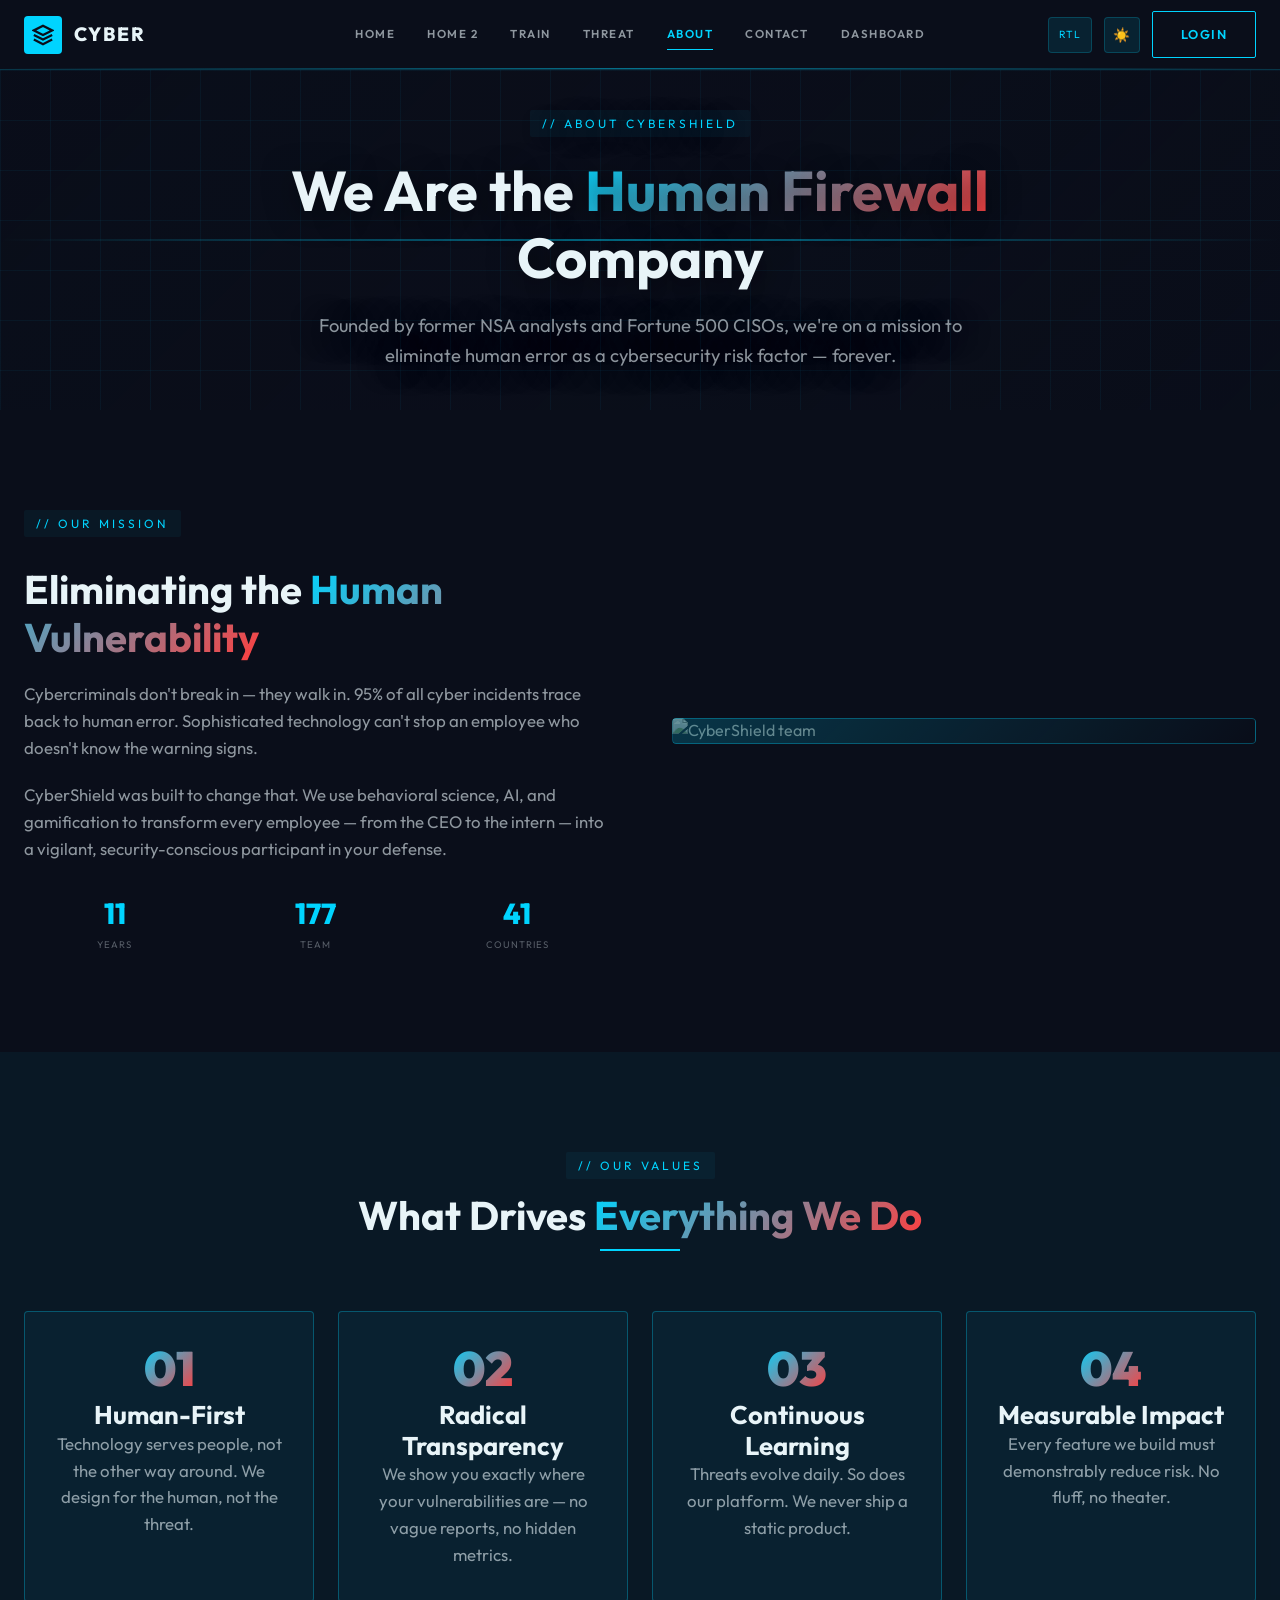
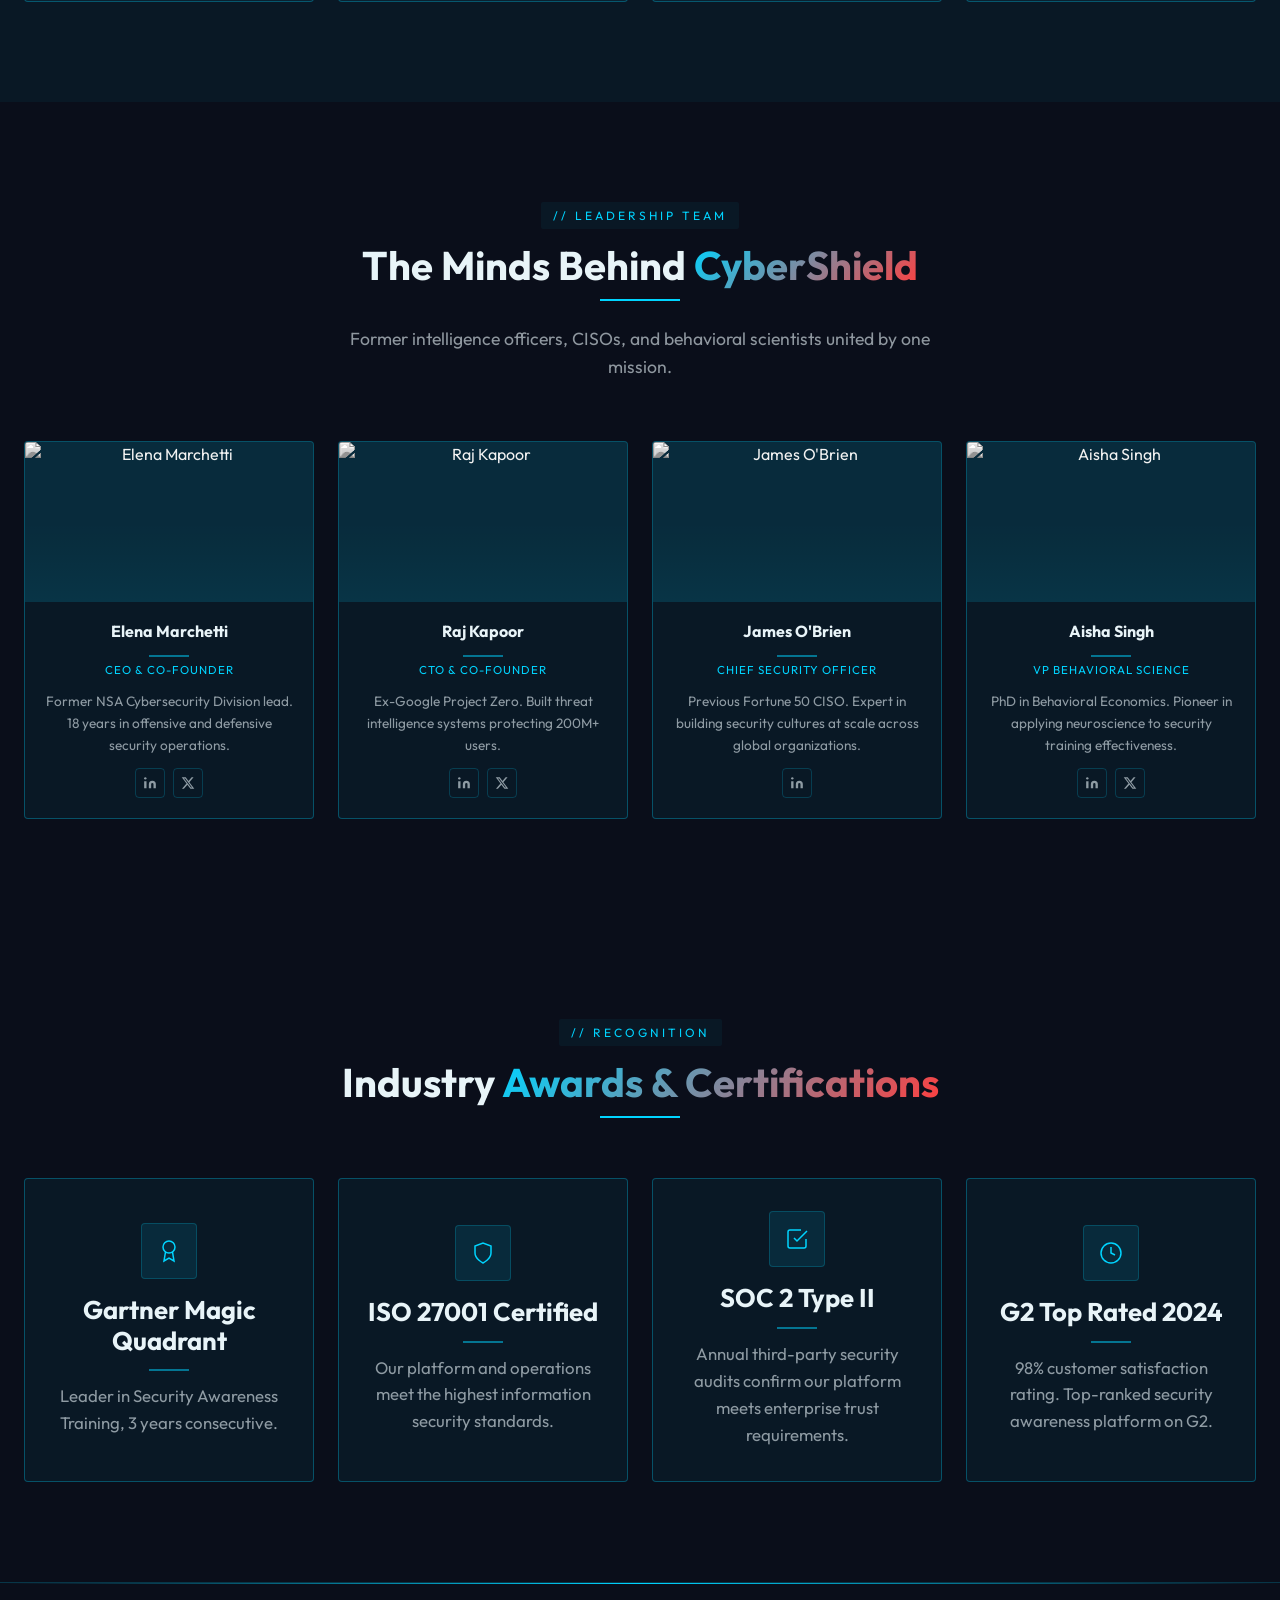
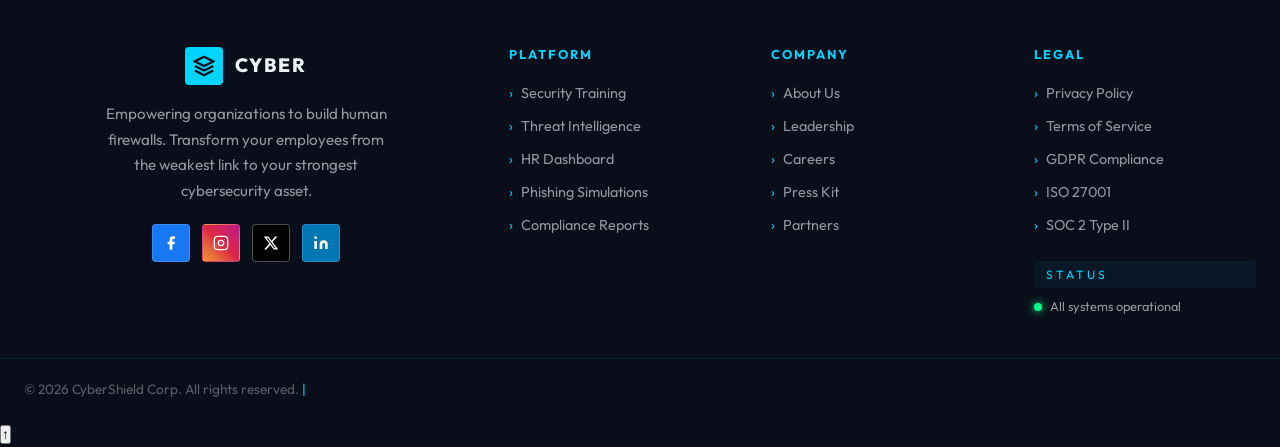
==== commit 86d504de: "U" ====
--- a/about.html
+++ b/about.html
@@ -113,18 +113,18 @@
           <h2 style="margin:16px 0 20px;">Eliminating the <span class="gradient-text">Human Vulnerability</span></h2>
           <p style="margin-bottom:20px;">Cybercriminals don't break in — they walk in. 95% of all cyber incidents trace back to human error. Sophisticated technology can't stop an employee who doesn't know the warning signs.</p>
           <p style="margin-bottom:28px;">CyberShield was built to change that. We use behavioral science, AI, and gamification to transform every employee — from the CEO to the intern — into a vigilant, security-conscious participant in your defense.</p>
-          <div style="display:flex;gap:20px;flex-wrap:wrap;">
+          <div style="display:grid;grid-template-columns:repeat(3,1fr);gap:20px;margin-top:12px;">
             <div style="text-align:center;">
-              <div style="font-family:var(--font-display);font-size:2rem;font-weight:800;color:var(--secondary);" data-count="12" data-suffix="">0</div>
-              <div style="font-family:var(--font-mono);font-size:0.68rem;color:var(--text-dim);letter-spacing:1px;">YEARS IN BUSINESS</div>
+              <div style="font-family:var(--font-display);font-size:1.8rem;font-weight:800;color:var(--secondary);" data-count="12" data-suffix="">0</div>
+              <div style="font-family:var(--font-mono);font-size:0.6rem;color:var(--text-dim);letter-spacing:1px;">YEARS</div>
             </div>
             <div style="text-align:center;">
-              <div style="font-family:var(--font-display);font-size:2rem;font-weight:800;color:var(--secondary);" data-count="180" data-suffix="">0</div>
-              <div style="font-family:var(--font-mono);font-size:0.68rem;color:var(--text-dim);letter-spacing:1px;">TEAM MEMBERS</div>
+              <div style="font-family:var(--font-display);font-size:1.8rem;font-weight:800;color:var(--secondary);" data-count="180" data-suffix="">0</div>
+              <div style="font-family:var(--font-mono);font-size:0.6rem;color:var(--text-dim);letter-spacing:1px;">TEAM</div>
             </div>
             <div style="text-align:center;">
-              <div style="font-family:var(--font-display);font-size:2rem;font-weight:800;color:var(--secondary);" data-count="42" data-suffix="">0</div>
-              <div style="font-family:var(--font-mono);font-size:0.68rem;color:var(--text-dim);letter-spacing:1px;">COUNTRIES SERVED</div>
+              <div style="font-family:var(--font-display);font-size:1.8rem;font-weight:800;color:var(--secondary);" data-count="42" data-suffix="">0</div>
+              <div style="font-family:var(--font-mono);font-size:0.6rem;color:var(--text-dim);letter-spacing:1px;">COUNTRIES</div>
             </div>
           </div>
         </div>
@@ -179,7 +179,9 @@
 
       <div class="card-grid card-grid-4">
         <div class="team-card reveal reveal-delay-1">
-          <div class="team-photo"><div class="team-avatar">EM</div></div>
+          <div class="team-photo">
+            <img src="https://images.unsplash.com/photo-1573496359142-b8d87734a5a2?w=300&q=80" alt="Elena Marchetti" style="width:100%;height:100%;object-fit:cover; filter: grayscale(100%);"/>
+          </div>
           <div class="team-body">
             <h3>Elena Marchetti</h3>
             <div class="team-role">CEO & CO-FOUNDER</div>
@@ -192,7 +194,9 @@
         </div>
 
         <div class="team-card reveal reveal-delay-2">
-          <div class="team-photo"><div class="team-avatar">RK</div></div>
+          <div class="team-photo">
+            <img src="https://images.unsplash.com/photo-1544168190-79c17527004f?w=300&q=80" alt="Raj Kapoor" style="width:100%;height:100%;object-fit:cover; filter: grayscale(100%);"/>
+          </div>
           <div class="team-body">
             <h3>Raj Kapoor</h3>
             <div class="team-role">CTO & CO-FOUNDER</div>
@@ -205,7 +209,9 @@
         </div>
 
         <div class="team-card reveal reveal-delay-3">
-          <div class="team-photo"><div class="team-avatar">JO</div></div>
+          <div class="team-photo">
+            <img src="https://images.unsplash.com/photo-1507003211169-0a1dd7228f2d?w=300&q=80" alt="James O'Brien" style="width:100%;height:100%;object-fit:cover; filter: grayscale(100%);"/>
+          </div>
           <div class="team-body">
             <h3>James O'Brien</h3>
             <div class="team-role">CHIEF SECURITY OFFICER</div>
@@ -217,7 +223,9 @@
         </div>
 
         <div class="team-card reveal reveal-delay-4">
-          <div class="team-photo"><div class="team-avatar">AS</div></div>
+          <div class="team-photo">
+            <img src="https://images.unsplash.com/photo-1534528741775-53994a69daeb?w=300&q=80" alt="Aisha Singh" style="width:100%;height:100%;object-fit:cover; filter: grayscale(100%);"/>
+          </div>
           <div class="team-body">
             <h3>Aisha Singh</h3>
             <div class="team-role">VP BEHAVIORAL SCIENCE</div>
--- a/css/global.css
+++ b/css/global.css
@@ -181,7 +181,7 @@
 }
 
 a:hover {
-  color: var(--accent);
+  color: var(--secondary);
 }
 
 ul {
@@ -212,14 +212,29 @@
   margin-bottom: 60px;
 }
 
-.section-header h2 {
-  margin-bottom: 16px;
+.section-header h2, .section-header h3 {
+  margin-bottom: 24px;
+  position: relative;
+  padding-bottom: 12px;
+  text-align: center;
+}
+
+.section-header h2::after, .section-header h3::after {
+  content: '';
+  position: absolute;
+  bottom: 0;
+  left: 50%;
+  transform: translateX(-50%);
+  width: 80px;
+  height: 2px;
+  background: var(--secondary);
 }
 
 .section-header p {
   max-width: 600px;
   margin: 0 auto;
   font-size: 1.1rem;
+  text-align: center;
 }
 
 .section-tag {
@@ -250,7 +265,45 @@
 .card-grid {
   display: grid;
   gap: 24px;
-  justify-items: center;
+  justify-items: stretch;
+}
+
+.card-grid > * {
+  height: 100%;
+}
+
+.card, .threat-card, .module-card, .team-card, .office-card, .solution-card, .pricing-card, .feature-item, .process-step, .stat-card {
+  display: flex !important;
+  flex-direction: column !important;
+  align-items: center !important;
+  justify-content: center !important;
+  text-align: center !important;
+  height: 100%;
+}
+
+.card h3, .threat-card h3, .module-card h3, .team-card h3, .office-card h3, .solution-card h3, .pricing-card h3, .stat-card h3, .feature-item h3 {
+  position: relative;
+  padding-bottom: 15px;
+  margin-bottom: 15px;
+  width: 100%;
+  text-align: center;
+}
+
+.card h3::after, .threat-card h3::after, .module-card h3::after, .team-card h3::after, .office-card h3::after, .solution-card h3::after, .pricing-card h3::after, .stat-card h3::after, .feature-item h3::after {
+  content: '';
+  position: absolute;
+  bottom: 0;
+  left: 50%;
+  transform: translateX(-50%);
+  width: 40px;
+  height: 2px;
+  background: var(--secondary-50);
+}
+
+.card > *, .threat-card > *, .module-card > *, .team-card > *, .office-card > *, .solution-card > *, .pricing-card > *, .feature-item > *, .process-step > *, .stat-card > * {
+  text-align: center !important;
+  margin-left: auto !important;
+  margin-right: auto !important;
 }
 
 /* ≥1024px: flexible */
@@ -313,6 +366,12 @@
   text-align: center;
 }
 
+.card > *, .card-grid > * > * {
+  text-align: center;
+  margin-left: auto;
+  margin-right: auto;
+}
+
 .card::before {
   content: '';
   position: absolute;
@@ -368,6 +427,7 @@
 .btn {
   display: inline-flex;
   align-items: center;
+  justify-content: center;
   gap: 8px;
   padding: 12px 28px;
   font-family: var(--font-display);
@@ -404,7 +464,7 @@
 .btn-primary:hover {
   box-shadow: var(--glow-secondary);
   transform: translateY(-2px);
-  color: var(--primary);
+  color: var(--primary) !important;
 }
 
 .btn-accent {
@@ -415,6 +475,7 @@
 .btn-accent:hover {
   box-shadow: var(--glow-accent);
   transform: translateY(-2px);
+  color: #fff !important;
 }
 
 .btn-outline {
@@ -427,7 +488,7 @@
   background: var(--secondary-10);
   box-shadow: var(--glow-secondary);
   transform: translateY(-2px);
-  color: var(--secondary);
+  color: var(--secondary) !important;
 }
 
 .btn-ghost {
@@ -1239,6 +1300,20 @@
 select.form-control {
   appearance: none;
   cursor: pointer;
+  background-image: url("data:image/svg+xml,%3Csvg xmlns='http://www.w3.org/2000/svg' width='24' height='24' viewBox='0 0 24 24' fill='none' stroke='%2300d4ff' stroke-width='2' stroke-linecap='round' stroke-linejoin='round'%3E%3Cpolyline points='6 9 12 15 18 9'%3E%3C/polyline%3E%3C/svg%3E");
+  background-repeat: no-repeat;
+  background-position: right 12px center;
+  background-size: 16px;
+  padding-right: 40px;
+}
+
+[data-theme="light"] select.form-control {
+  background-image: url("data:image/svg+xml,%3Csvg xmlns='http://www.w3.org/2000/svg' width='24' height='24' viewBox='0 0 24 24' fill='none' stroke='%23334155' stroke-width='2' stroke-linecap='round' stroke-linejoin='round'%3E%3Cpolyline points='6 9 12 15 18 9'%3E%3C/polyline%3E%3C/svg%3E");
+}
+
+select.form-control option {
+  background: var(--primary);
+  color: var(--text-primary);
 }
 
 textarea.form-control {
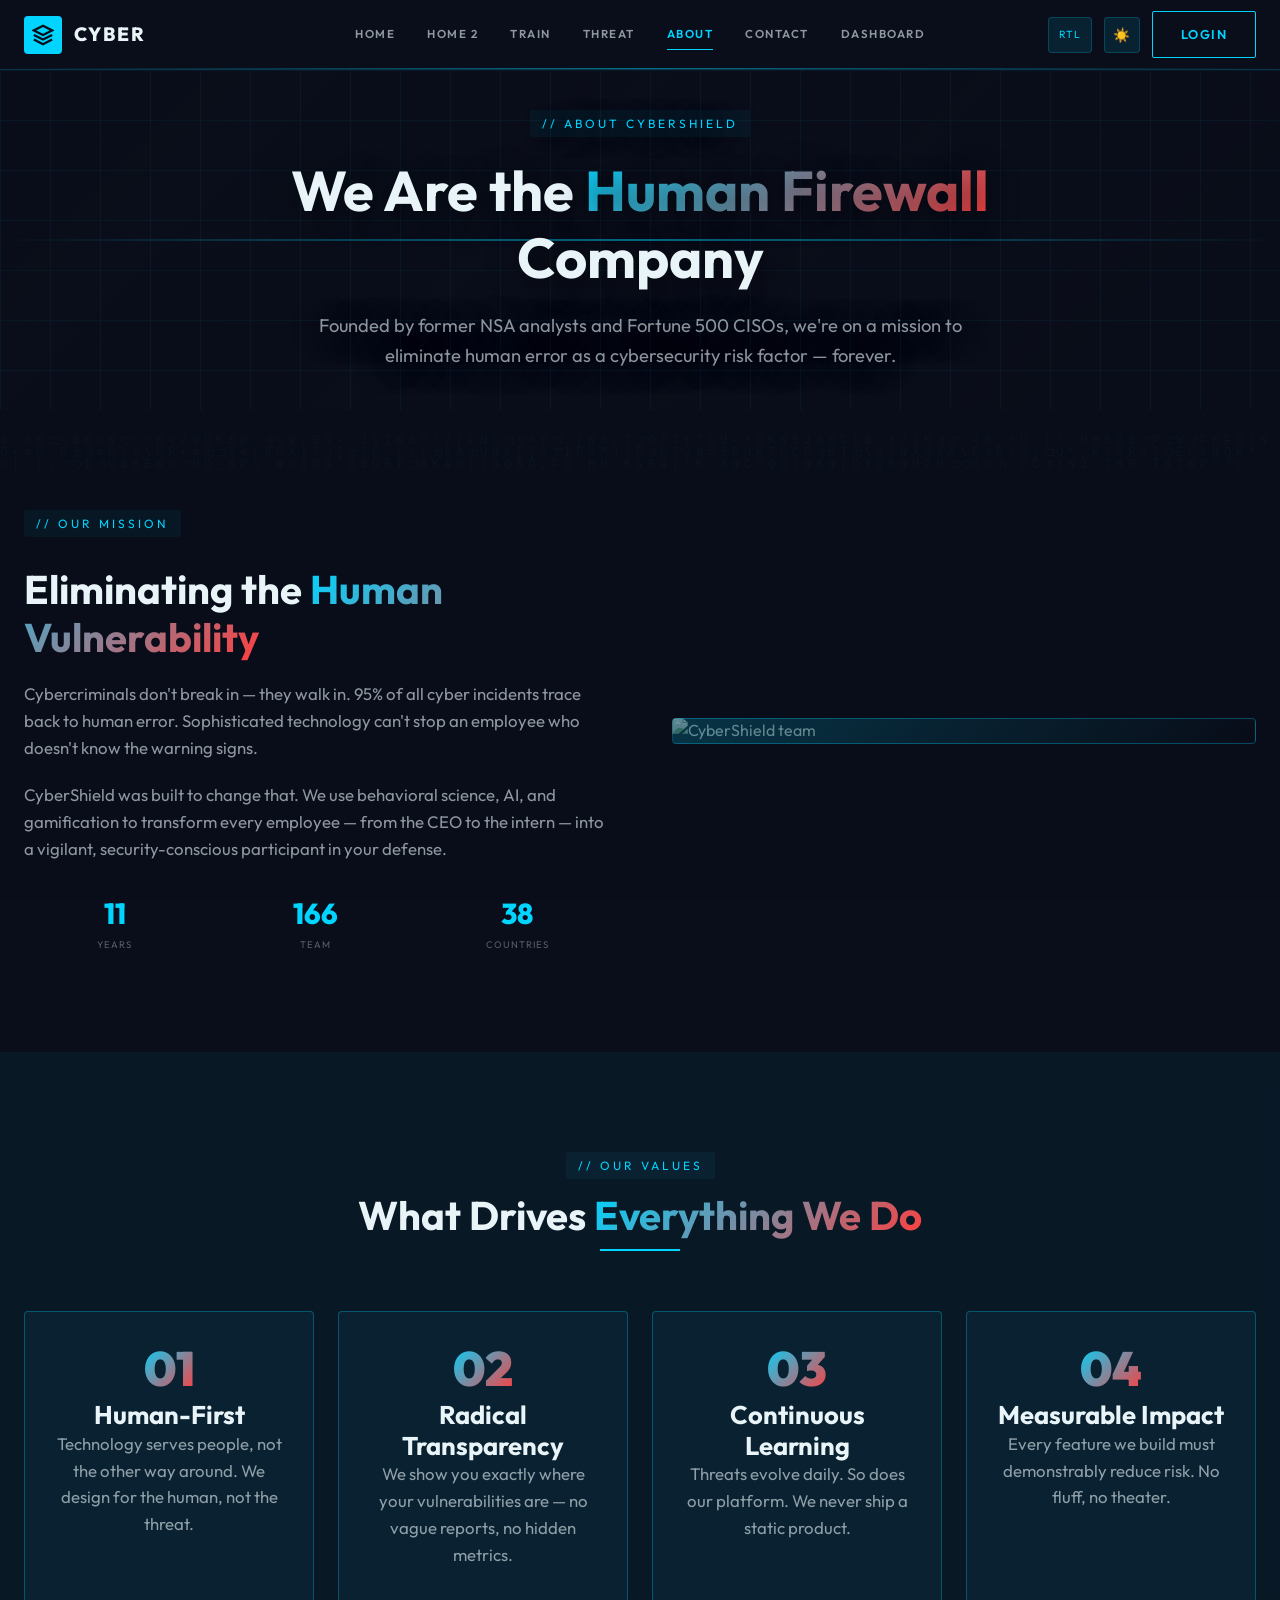
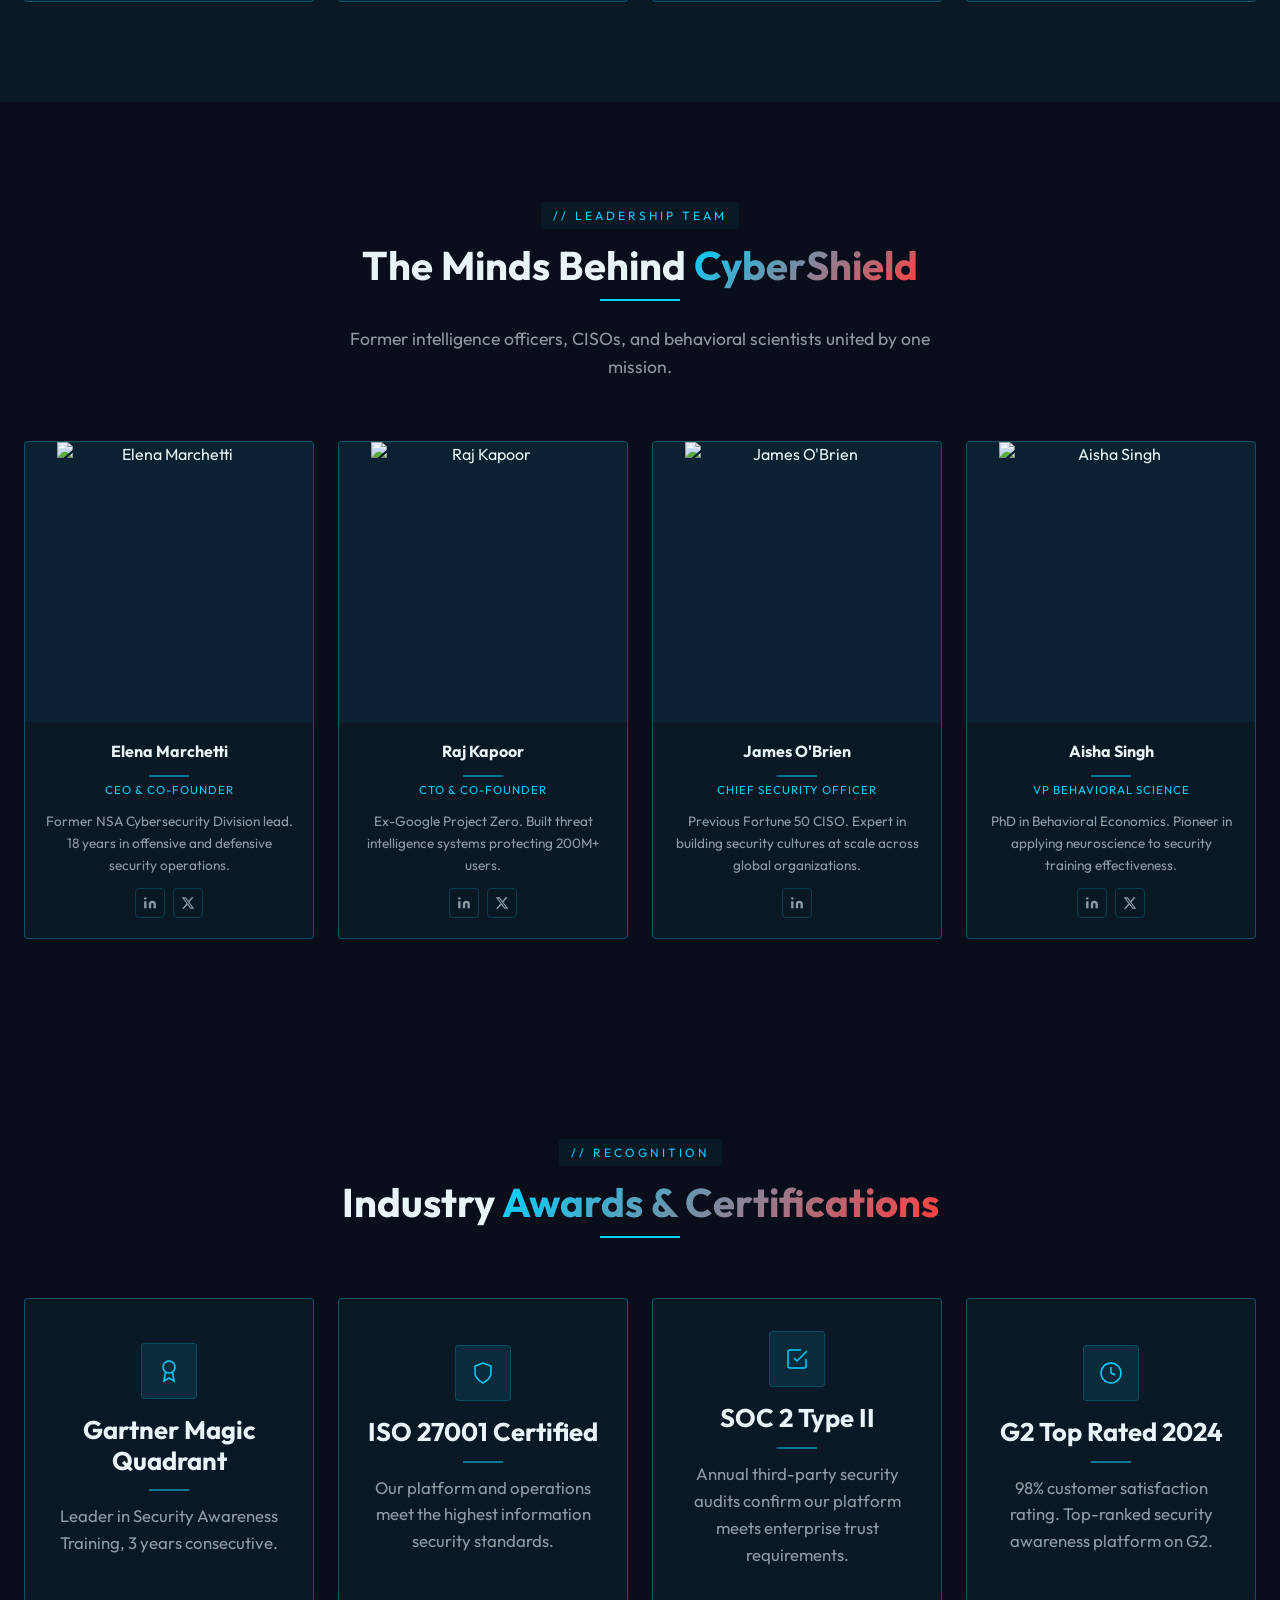
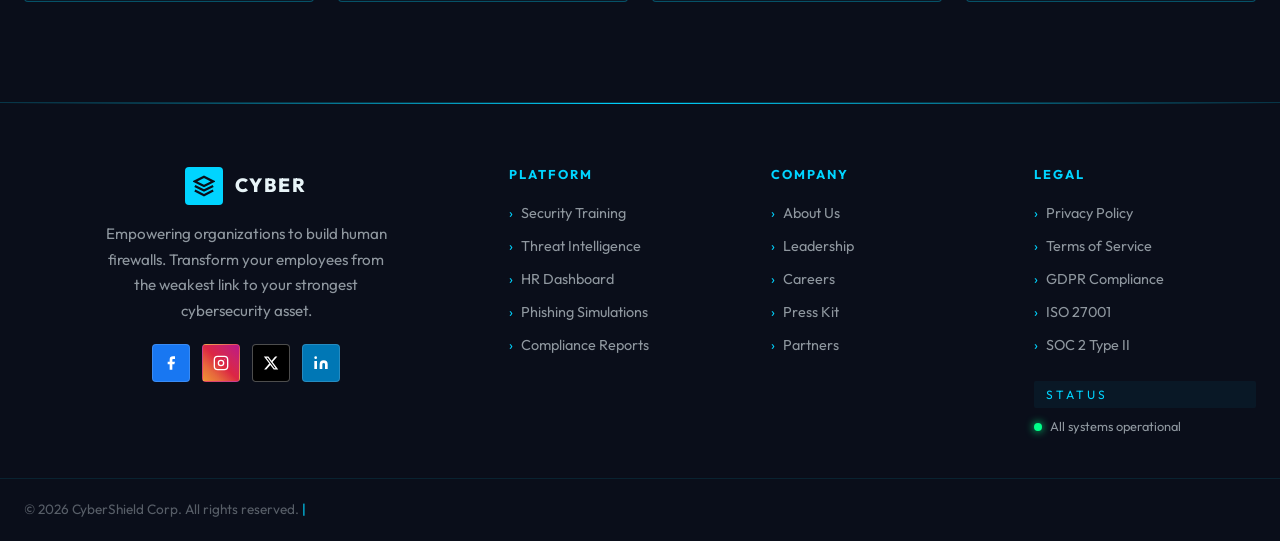
==== commit eaa8845f: "U" ====
--- a/about.html
+++ b/about.html
@@ -13,14 +13,16 @@
     }
     .team-card:hover { transform: translateY(-4px); box-shadow: var(--glow-secondary); }
     .team-photo {
-      width: 100%; height: 160px; background: var(--secondary-10);
+      width: 100%; height: 280px; background: var(--secondary-05);
       display: flex; align-items: center; justify-content: center;
       position: relative; overflow: hidden;
-    }
-    .team-photo::after {
-      content: ''; position: absolute; inset: 0;
-      background: linear-gradient(transparent 50%, var(--secondary-05) 100%);
-    }
+      padding: 0 32px;
+    }
+    .team-photo img {
+      width: 100%; height: 100%; object-fit: contain;
+      transition: var(--transition);
+    }
+    .team-card:hover img { transform: scale(1.05); }
     .team-avatar {
       width: 80px; height: 80px; border-radius: 50%;
       background: var(--secondary-20); border: 2px solid var(--secondary);
@@ -87,7 +89,28 @@
       background: linear-gradient(135deg, var(--secondary), var(--accent));
       -webkit-background-clip: text; -webkit-text-fill-color: transparent; background-clip: text;
     }
+
+    .mission-layout {
+      display: grid;
+      grid-template-columns: 1fr 1fr;
+      gap: 64px;
+      align-items: center;
+    }
+    @media (max-width: 1023px) {
+      .mission-layout { grid-template-columns: 1fr; gap: 40px; text-align: center; }
+    }
+
+    .mission-stats {
+      display: grid;
+      grid-template-columns: repeat(3, 1fr);
+      gap: 20px;
+      margin-top: 12px;
+    }
+    @media (max-width: 767px) {
+      .mission-stats { grid-template-columns: 1fr; gap: 24px; text-align: center; }
+    }
   </style>
+  <link rel="icon" href="favicon.svg" type="image/svg+xml" />
 </head>
 <body>
   <div id="header-inject"></div>
@@ -107,13 +130,13 @@
   <!-- MISSION -->
   <section class="section">
     <div class="container">
-      <div style="display:grid;grid-template-columns:1fr 1fr;gap:64px;align-items:center;" class="reveal">
+      <div class="mission-layout reveal">
         <div>
           <span class="section-tag">// OUR MISSION</span>
           <h2 style="margin:16px 0 20px;">Eliminating the <span class="gradient-text">Human Vulnerability</span></h2>
           <p style="margin-bottom:20px;">Cybercriminals don't break in — they walk in. 95% of all cyber incidents trace back to human error. Sophisticated technology can't stop an employee who doesn't know the warning signs.</p>
           <p style="margin-bottom:28px;">CyberShield was built to change that. We use behavioral science, AI, and gamification to transform every employee — from the CEO to the intern — into a vigilant, security-conscious participant in your defense.</p>
-          <div style="display:grid;grid-template-columns:repeat(3,1fr);gap:20px;margin-top:12px;">
+          <div class="mission-stats">
             <div style="text-align:center;">
               <div style="font-family:var(--font-display);font-size:1.8rem;font-weight:800;color:var(--secondary);" data-count="12" data-suffix="">0</div>
               <div style="font-family:var(--font-mono);font-size:0.6rem;color:var(--text-dim);letter-spacing:1px;">YEARS</div>
@@ -180,7 +203,7 @@
       <div class="card-grid card-grid-4">
         <div class="team-card reveal reveal-delay-1">
           <div class="team-photo">
-            <img src="https://images.unsplash.com/photo-1573496359142-b8d87734a5a2?w=300&q=80" alt="Elena Marchetti" style="width:100%;height:100%;object-fit:cover; filter: grayscale(100%);"/>
+            <img src="https://images.unsplash.com/photo-1573496359142-b8d87734a5a2?w=500&q=80" alt="Elena Marchetti"/>
           </div>
           <div class="team-body">
             <h3>Elena Marchetti</h3>
@@ -195,7 +218,7 @@
 
         <div class="team-card reveal reveal-delay-2">
           <div class="team-photo">
-            <img src="https://images.unsplash.com/photo-1544168190-79c17527004f?w=300&q=80" alt="Raj Kapoor" style="width:100%;height:100%;object-fit:cover; filter: grayscale(100%);"/>
+            <img src="https://images.unsplash.com/photo-1544168190-79c17527004f?w=500&q=80" alt="Raj Kapoor"/>
           </div>
           <div class="team-body">
             <h3>Raj Kapoor</h3>
@@ -210,7 +233,7 @@
 
         <div class="team-card reveal reveal-delay-3">
           <div class="team-photo">
-            <img src="https://images.unsplash.com/photo-1507003211169-0a1dd7228f2d?w=300&q=80" alt="James O'Brien" style="width:100%;height:100%;object-fit:cover; filter: grayscale(100%);"/>
+            <img src="https://images.unsplash.com/photo-1507003211169-0a1dd7228f2d?w=500&q=80" alt="James O'Brien"/>
           </div>
           <div class="team-body">
             <h3>James O'Brien</h3>
@@ -224,7 +247,7 @@
 
         <div class="team-card reveal reveal-delay-4">
           <div class="team-photo">
-            <img src="https://images.unsplash.com/photo-1534528741775-53994a69daeb?w=300&q=80" alt="Aisha Singh" style="width:100%;height:100%;object-fit:cover; filter: grayscale(100%);"/>
+            <img src="https://images.unsplash.com/photo-1534528741775-53994a69daeb?w=500&q=80" alt="Aisha Singh"/>
           </div>
           <div class="team-body">
             <h3>Aisha Singh</h3>
--- a/css/global.css
+++ b/css/global.css
@@ -334,6 +334,13 @@
   .card-grid-2 {
     grid-template-columns: repeat(2, 1fr);
   }
+
+  .card-grid-3 > *:last-child:nth-child(odd) {
+    grid-column: 1 / -1;
+    justify-self: center;
+    width: 100%;
+    max-width: 400px;
+  }
 }
 
 /* ≤360px: 1 column */
@@ -779,7 +786,8 @@
   }
 
   /* Move toggles to hamburger menu on tablet/mobile */
-  .navbar-right .toggle-btn {
+  .navbar-right .toggle-btn,
+  .navbar-right .btn {
     display: none;
   }
 }
@@ -802,10 +810,6 @@
 @media (max-width: 767px) {
   .brand-name {
     font-size: 1rem;
-  }
-
-  .navbar-right .btn {
-    display: none;
   }
 }
 
@@ -1298,6 +1302,8 @@
 }
 
 select.form-control {
+  -webkit-appearance: none;
+  -moz-appearance: none;
   appearance: none;
   cursor: pointer;
   background-image: url("data:image/svg+xml,%3Csvg xmlns='http://www.w3.org/2000/svg' width='24' height='24' viewBox='0 0 24 24' fill='none' stroke='%2300d4ff' stroke-width='2' stroke-linecap='round' stroke-linejoin='round'%3E%3Cpolyline points='6 9 12 15 18 9'%3E%3C/polyline%3E%3C/svg%3E");
@@ -1584,4 +1590,51 @@
   overflow: hidden;
   clip: rect(0, 0, 0, 0);
   white-space: nowrap;
+}
+
+/* ============================================
+   BACK TO TOP BUTTON
+   ============================================ */
+#back-to-top {
+  position: fixed;
+  bottom: 30px;
+  right: 30px;
+  width: 50px;
+  height: 50px;
+  background: var(--primary);
+  border: 1px solid var(--secondary-50);
+  border-radius: 4px;
+  color: var(--secondary);
+  display: flex !important;
+  align-items: center;
+  justify-content: center;
+  cursor: pointer;
+  z-index: 999;
+  opacity: 0;
+  visibility: hidden;
+  transition: var(--transition);
+  box-shadow: var(--glow-secondary);
+}
+
+#back-to-top.visible {
+  opacity: 1;
+  visibility: visible;
+  bottom: 40px;
+}
+
+#back-to-top:hover {
+  background: var(--secondary);
+  color: var(--primary);
+  transform: translateY(-5px);
+  box-shadow: 0 0 30px var(--secondary);
+}
+
+#back-to-top svg {
+  width: 24px;
+  height: 24px;
+  transition: transform 0.3s;
+}
+
+#back-to-top:hover svg {
+  transform: translateY(-2px);
 }
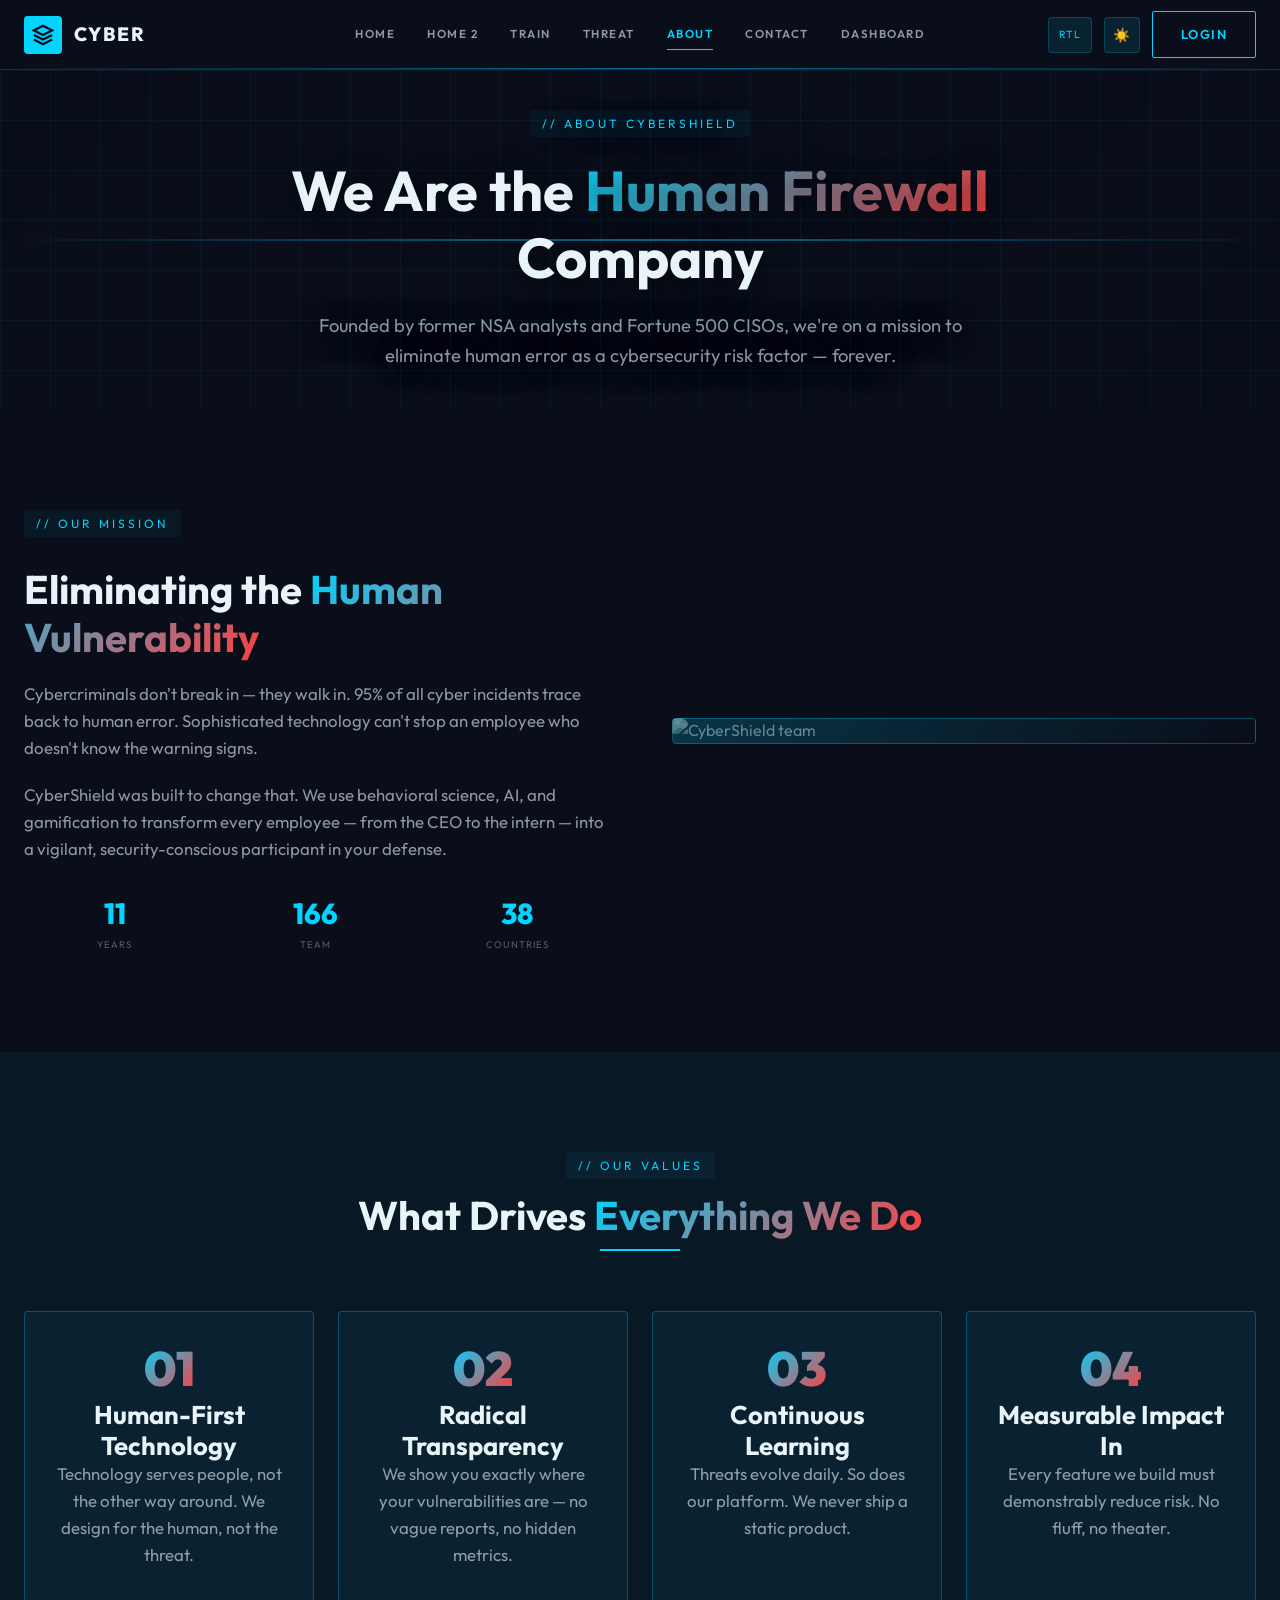
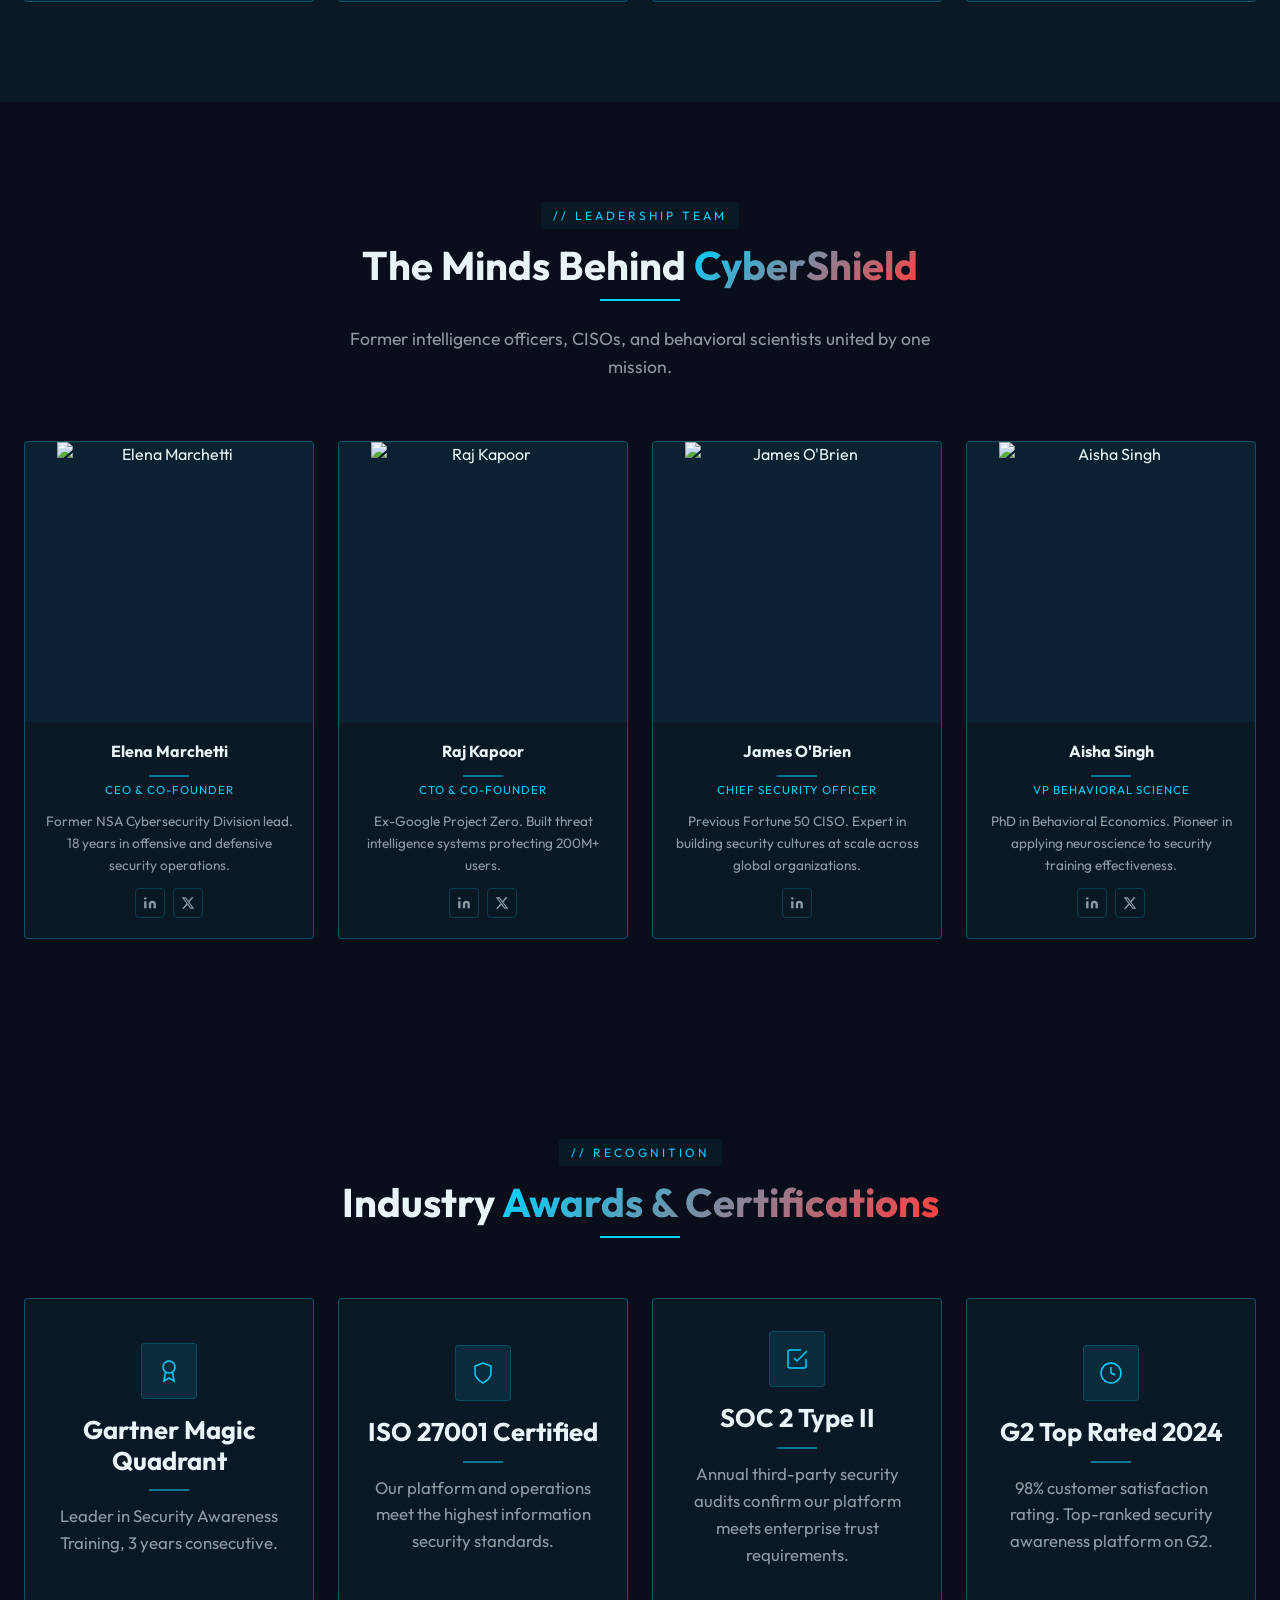
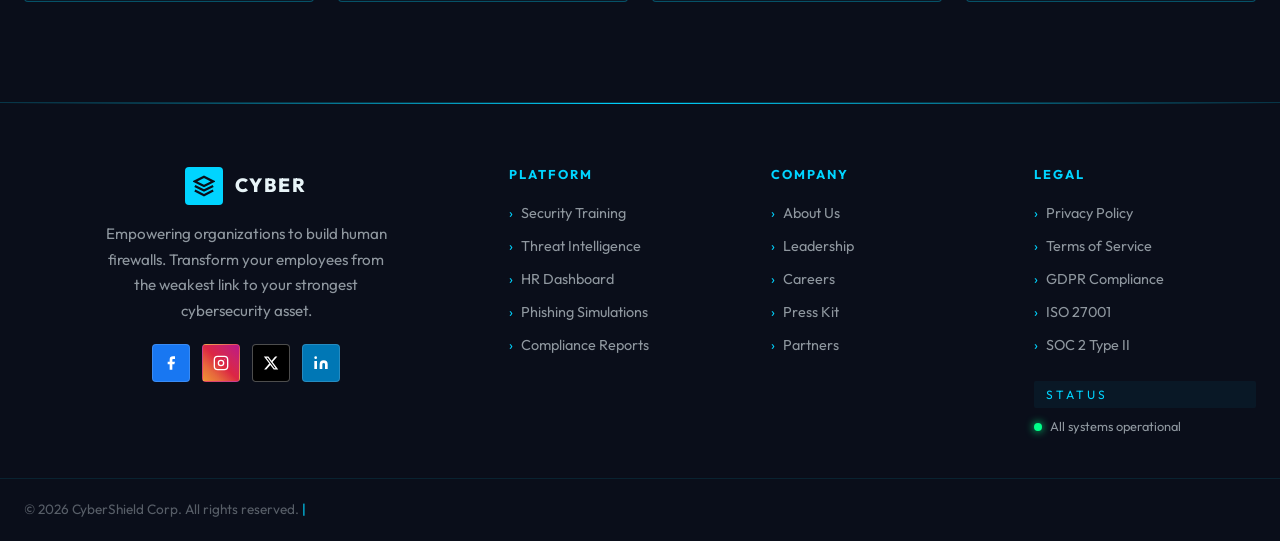
==== commit 6792ac17: "U" ====
--- a/about.html
+++ b/about.html
@@ -169,7 +169,7 @@
       <div class="card-grid card-grid-4">
         <div class="value-card reveal reveal-delay-1">
           <div class="value-num">01</div>
-          <h3>Human-First</h3>
+          <h3>Human-First Technology</h3>
           <p>Technology serves people, not the other way around. We design for the human, not the threat.</p>
         </div>
         <div class="value-card reveal reveal-delay-2">
@@ -184,7 +184,7 @@
         </div>
         <div class="value-card reveal reveal-delay-4">
           <div class="value-num">04</div>
-          <h3>Measurable Impact</h3>
+          <h3>Measurable Impact In</h3>
           <p>Every feature we build must demonstrably reduce risk. No fluff, no theater.</p>
         </div>
       </div>
